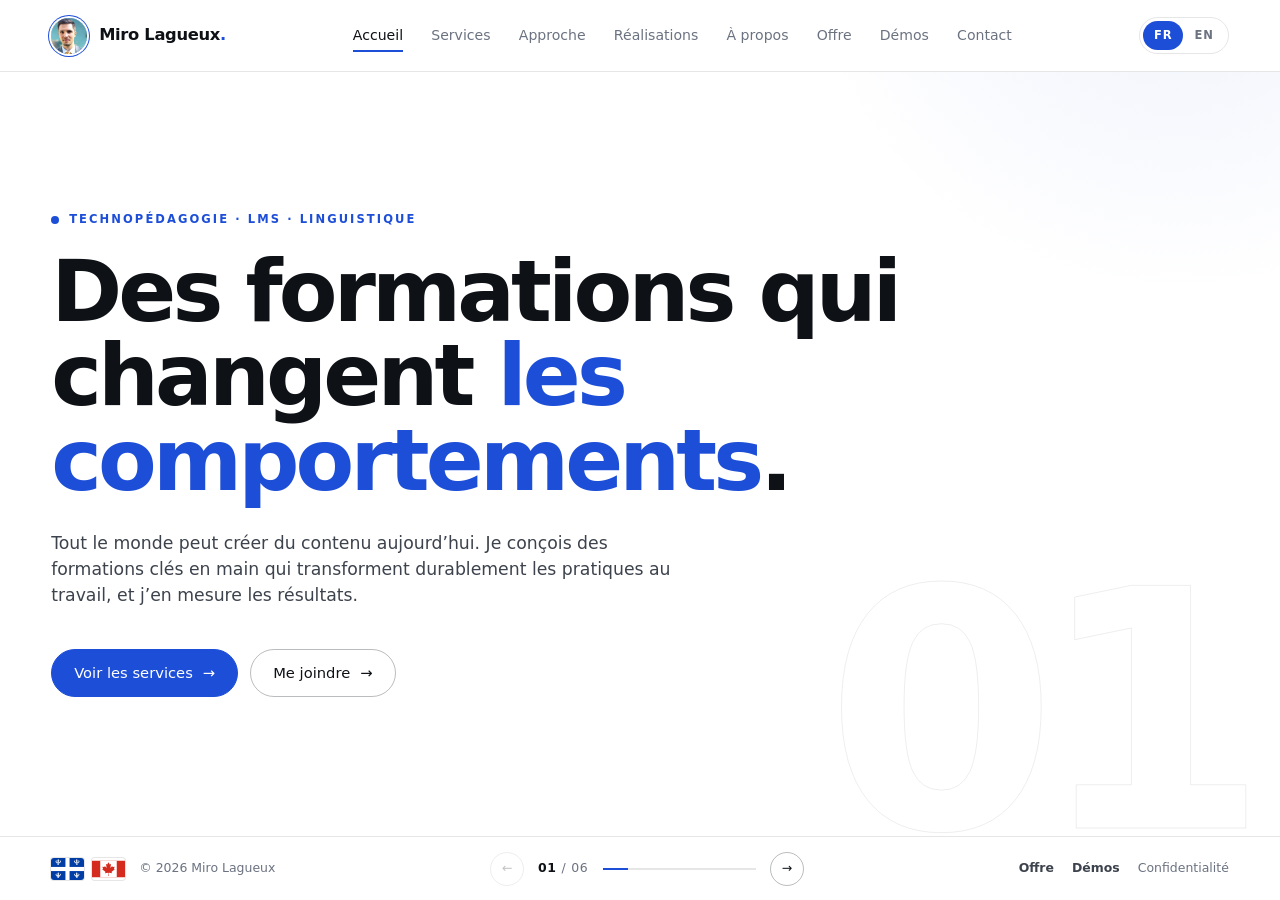
==== index.html @ 47cba9da "Add files via upload" ====
<!doctype html>
<html lang="fr">
<head>
  <meta charset="utf-8">
  <meta name="viewport" content="width=device-width, initial-scale=1, viewport-fit=cover">
  <title>Miro Lagueux — Technopédagogie, LMS et linguistique</title>
  <meta name="description" content="Parcours de formation complets, formations et quiz interactifs SCORM (Articulate Rise et Storyline, iSpring, Adobe Captivate), rédaction, traduction et localisation FR-EN, gestion LMS et intégration de contenu, capsules vidéo, tutoriels et guides techniques, création de contenu assistée par l’IA.">
  <meta name="theme-color" content="#ffffff">
  <!-- Aperçu LinkedIn / réseaux sociaux (remplacer le domaine si différent) -->
  <meta property="og:type" content="website">
  <meta property="og:title" content="Miro Lagueux — Technopédagogie, LMS et linguistique">
  <meta property="og:description" content="Des formations qui changent les comportements.">
  <meta property="og:image" content="https://mirolagueux.com/og-image.png">
  <meta property="og:url" content="https://mirolagueux.com/">
  <meta name="twitter:card" content="summary_large_image">
  <link rel="icon" href="miro.jpg">
  <link rel="stylesheet" href="styles.css?v=14">
  <script src="script.js?v=14" defer></script>
</head>
<body>
<!-- Drapeaux (symboles réutilisables) -->
<svg width="0" height="0" style="position:absolute" aria-hidden="true">
  <defs>
    <symbol id="fleur" viewBox="0 0 20 20">
      <path fill="#fff" d="M10 1c2.2 3 2.6 6.2 0 9.6C7.4 7.2 7.8 4 10 1zM9.2 10.4C6.3 11.6 3 10.2 3 7.2c0-2.1 2.2-2.9 3.3-1.4-1 .1-1.6 1-1.1 2 .8 1.5 2.6 1.6 4 1zM10.8 10.4c2.9 1.2 6.2-.2 6.2-3.2 0-2.1-2.2-2.9-3.3-1.4 1 .1 1.6 1 1.1 2-.8 1.5-2.6 1.6-4 1zM5.8 10.6h8.4v1.7H5.8zM8.6 12.6h2.8l.9 4.4-2.3-1.6-2.3 1.6z"/>
    </symbol>
  </defs>
</svg>
<div class="app">
  <!-- ============ EN-TÊTE ============ -->
  <header class="top">
    <a class="brand" href="#home">
      <img src="miro.jpg" alt="Miro Lagueux" width="36" height="36">
      <span>Miro Lagueux<b>.</b></span>
    </a>
    <nav class="nav" id="nav">
      <a href="#home"><i>01</i><span data-i18n="nav.home">Accueil</span></a>
      <a href="#services"><i>02</i><span data-i18n="nav.services">Services</span></a>
      <a href="#approach"><i>03</i><span data-i18n="nav.approach">Approche</span></a>
      <a href="#work"><i>04</i><span data-i18n="nav.work">Réalisations</span></a>
      <a href="#about"><i>05</i><span data-i18n="nav.about">À propos</span></a>
      <a href="offre.html" data-keep-lang><i>06</i><span data-i18n="nav.offer">Offre</span></a>
      <a href="demos.html" data-keep-lang><i>07</i><span data-i18n="nav.demos">Démos</span></a>
      <a href="#contact"><i>08</i><span data-i18n="nav.contact">Contact</span></a>
    </nav>
    <div class="tools">
      <div class="lang" role="group" aria-label="Langue" data-i18n-aria="aria.lang">
        <button type="button" data-lang="fr" aria-pressed="true">FR</button>
        <button type="button" data-lang="en" aria-pressed="false">EN</button>
      </div>
      <button class="menu-btn" type="button" aria-controls="nav" aria-expanded="false" aria-label="Menu" data-i18n-aria="aria.menu">
        <span></span><span></span>
      </button>
    </div>
  </header>
  <!-- ============ SECTIONS ============ -->
  <main class="stage">
    <!-- 01 ACCUEIL -->
    <section class="panel is-active" data-panel="home" data-num="01" aria-labelledby="t-home">
      <div class="wrap">
        <p class="eyebrow live" data-i18n="home.eyebrow">Technopédagogie · LMS · Linguistique</p>
        <h1 id="t-home" tabindex="-1" data-i18n="home.title">Des formations qui changent <em>les comportements</em>.</h1>
        <p class="lead" data-i18n="home.lead">Tout le monde peut créer du contenu aujourd’hui. Je conçois des formations clés en main qui transforment durablement les pratiques au travail, et j’en mesure les résultats.</p>
        <div class="btns">
          <a class="btn btn-primary" href="#services"><span data-i18n="home.cta1">Voir les services</span> <span aria-hidden="true">→</span></a>
          <a class="btn btn-ghost" href="#contact"><span data-i18n="home.cta2">Me joindre</span> <span aria-hidden="true">→</span></a>
        </div>
      </div>
    </section>
    <!-- 02 SERVICES -->
    <section class="panel" data-panel="services" data-num="02" aria-labelledby="t-services">
      <div class="wrap">
        <div class="head">
          <div>
            <p class="eyebrow" data-i18n="nav.services">Services</p>
            <h2 id="t-services" tabindex="-1" data-i18n="services.title">Ce que je livre, clés en main.</h2>
          </div>
          <p class="sub" data-i18n="services.sub">De l’analyse des besoins à la mise en ligne dans votre LMS, je prends le projet en charge du début à la fin.</p>
        </div>
        <div class="grid svc">
          <article class="card"><span class="n">01</span><h3 data-i18n="s1.t">Parcours de formation complets</h3><p data-i18n="s1.d">Je conçois vos parcours d’apprentissage de A à Z : analyse des besoins, scénarisation, contenu, évaluations et mesure des résultats.</p><ul class="tags"><li data-i18n="t1a">Technopédagogie</li><li>Design</li><li data-i18n="t1c">Changement de comportement</li><li>Job aids</li></ul></article>
          <article class="card"><span class="n">02</span><h3 data-i18n="s2.t">Formations et quiz interactifs SCORM</h3><p data-i18n="s2.d">Je développe des modules et des quiz interactifs, livrés en SCORM et prêts à déployer dans votre LMS.</p><ul class="tags"><li>Articulate</li><li>iSpring</li><li>Adobe Captivate</li><li>SCORM</li></ul></article>
          <article class="card"><span class="n">03</span><h3 data-i18n="s3.t">Rédaction, traduction et localisation</h3><p data-i18n="s3.d">Je rédige, révise et adapte vos contenus de formation, scripts et guides en français et en anglais.</p><ul class="tags"><li>FR ↔ EN</li></ul></article>
          <article class="card"><span class="n">04</span><h3 data-i18n="s4.t">Gestion LMS et intégration de contenu</h3><p data-i18n="s4.d">Je configure et administre votre plateforme, et j’y intègre vos contenus pour qu’elle reste fiable et à jour.</p></article>
          <article class="card"><span class="n">05</span><h3 data-i18n="s5.t">Création de contenu assistée par l’IA</h3><p data-i18n="s5.d">J’utilise l’IA et Microsoft 365 pour produire vos contenus plus rapidement, sans rien sacrifier à la qualité ni à la justesse du propos.</p><ul class="tags"><li>Copilot</li><li>Claude</li><li>Office</li></ul></article>
          <article class="card"><span class="n">06</span><h3 data-i18n="s6.t">Capsules, tutoriels et guides techniques</h3><p data-i18n="s6.d">Je réalise et monte des capsules vidéo, des tutoriels et des guides techniques clairs pour accompagner vos utilisateurs.</p><ul class="tags"><li data-i18n="t6a">Montage vidéo</li><li data-i18n="t6b">Capsules</li><li data-i18n="t6c">Tutoriels</li></ul></article>
        </div>
      </div>
    </section>
    <!-- 03 APPROCHE -->
    <section class="panel" data-panel="approach" data-num="03" aria-labelledby="t-approach">
      <div class="wrap">
        <div class="head">
          <div>
            <p class="eyebrow" data-i18n="nav.approach">Approche</p>
            <h2 id="t-approach" tabindex="-1" data-i18n="approach.title">Créer du contenu est une chose. <em>Faire adopter des comportements et le mesurer</em>, c'en est une autre.</h2>
          </div>
          <p class="sub" data-i18n="approach.sub">Une formation ne s’arrête pas quand l’apprenant ferme le module. Je mesure, j’analyse les données et je vise des résultats tangibles et durables.</p>
        </div>
        <ol class="steps">
          <li class="step"><span class="n">01</span><h3 data-i18n="a1.t">Avant</h3><p data-i18n="a1.d">Mesurer les capacités de départ des apprenants.</p></li>
          <li class="step"><span class="n">02</span><h3 data-i18n="a2.t">Pendant</h3><p data-i18n="a2.d">Suivre la progression et ajuster en cours de route.</p></li>
          <li class="step"><span class="n">03</span><h3 data-i18n="a3.t">À la fin</h3><p data-i18n="a3.d">Valider les acquis dès la formation terminée.</p></li>
          <li class="step"><span class="n">04</span><h3 data-i18n="a4.t">Sur le terrain</h3><p data-i18n="a4.d">Mesurer l’application réelle en milieu de travail, quelque temps après.</p></li>
        </ol>
      </div>
    </section>
    <!-- 04 RÉALISATIONS -->
    <section class="panel" data-panel="work" data-num="04" aria-labelledby="t-work">
      <div class="wrap">
        <div class="head">
          <div>
            <p class="eyebrow" data-i18n="nav.work">Réalisations</p>
            <h2 id="t-work" tabindex="-1" data-i18n="work.title">Une expérience qui se mesure.</h2>
          </div>
        </div>
        <div class="grid g2 stats">
          <article class="card"><strong>10</strong><h3 data-i18n="w1.t">ans d’expérience</h3><p data-i18n="w1.d">en formation et en technologies d’apprentissage.</p></article>
          <article class="card"><strong>100+</strong><h3 data-i18n="w2.t">implantations LMS et projets en changement de comportement</h3><p data-i18n="w2.d">projets de petite, moyenne et grande envergure menés à terme au cours des 10 dernières années.</p></article>
        </div>
        <ul class="chips clients">
          <li data-i18n="k1">Ordres professionnels</li>
          <li data-i18n="k2">Petites et moyennes entreprises</li>
          <li data-i18n="k3">Services publics</li>
          <li data-i18n="k4">Grandes entreprises</li>
        </ul>
      </div>
    </section>
    <!-- 05 À PROPOS -->
    <section class="panel" data-panel="about" data-num="05" aria-labelledby="t-about">
      <div class="wrap about">
        <div>
          <p class="eyebrow" data-i18n="nav.about">À propos</p>
          <h2 id="t-about" tabindex="-1" data-i18n="about.title">Linguiste de formation, technopédagogue de métier.</h2>
          <p class="lead" data-i18n="about.p">J’ai conçu du contenu de formation axé sur l'adoption de comportements durables pour de grandes entreprises. J’ai aussi mené à terme plus de 100 projets d’implantation LMS d’envergure. Aujourd’hui, j’offre un produit clés en main : conception, rédaction, intégration et mesure des résultats.</p>
        </div>
        <dl class="facts">
          <div><dt data-i18n="about.l1">Formation</dt><dd data-i18n="about.v1">Linguistique et rédaction professionnelle, traduction, technopédagogie</dd></div>
          <div><dt data-i18n="about.l2">Langues</dt><dd data-i18n="about.v2">Français · Anglais</dd></div>
          <div>
            <dt data-i18n="about.l3">Expertises</dt>
            <dd class="chips">
              <span>SCORM</span>
              <span>HTML / CSS</span>
              <span>LMS</span>
              <span data-i18n="c1">Analyse de données</span>
              <span data-i18n="c2">Montage vidéo</span>
              <span data-i18n="c3">IA générative et agentique</span>
            </dd>
          </div>
        </dl>
      </div>
    </section>
    <!-- 06 CONTACT -->
    <section class="panel" data-panel="contact" data-num="06" aria-labelledby="t-contact">
      <div class="wrap">
        <p class="eyebrow live" data-i18n="nav.contact">Contact</p>
        <h1 id="t-contact" tabindex="-1" class="contact-title" data-i18n="contact.title">Un projet de formation? <br><em>Parlons-en.</em></h1>
        <p class="lead" data-i18n="contact.p">Écrivez-moi par courriel ou sur LinkedIn. Parlez-moi de votre public, de vos objectifs et de votre échéancier.</p>
        <div class="btns">
          <a class="btn btn-primary" href="mailto:info@mirolagueux.com">info@mirolagueux.com <span aria-hidden="true">→</span></a>
          <a class="btn btn-ghost" href="https://linkedin.com/in/mirolagueux" target="_blank" rel="noopener">LinkedIn <span aria-hidden="true">↗</span></a>
        </div>
        <p class="meta" data-i18n="contact.note">Aucun formulaire, aucun témoin (cookie), aucune donnée personnelle ni outil de suivi sur ce site.</p>
      </div>
    </section>
  </main>
  <!-- ============ PIED DE PAGE ============ -->
  <footer class="bottom">
    <span class="copy">
      <span class="flags">
        <svg class="flag" viewBox="0 0 48 32" role="img" aria-label="Drapeau du Québec" data-i18n-aria="aria.qc">
          <rect width="48" height="32" fill="#003DA5"/>
          <rect x="21" width="6" height="32" fill="#fff"/><rect y="13" width="48" height="6" fill="#fff"/>
          <use href="#fleur" x="4" y="1" width="13" height="11"/><use href="#fleur" x="31" y="1" width="13" height="11"/>
          <use href="#fleur" x="4" y="20" width="13" height="11"/><use href="#fleur" x="31" y="20" width="13" height="11"/>
        </svg>
        <svg class="flag" viewBox="0 0 9600 4800" role="img" aria-label="Drapeau du Canada" data-i18n-aria="aria.ca">
          <rect width="9600" height="4800" fill="#D52B1E"/>
          <rect x="2400" width="4800" height="4800" fill="#fff"/>
          <path fill="#D52B1E" d="M4890 4430l-45-863a95 95 0 0 1 111-98l859 151-116-320a65 65 0 0 1 20-73l941-762-212-99a65 65 0 0 1-34-79l186-572-542 115a65 65 0 0 1-73-38l-105-247-423 454a65 65 0 0 1-111-57l204-1052-327 189a65 65 0 0 1-91-27l-332-652-332 652a65 65 0 0 1-91 27l-327-189 204 1052a65 65 0 0 1-111 57l-423-454-105 247a65 65 0 0 1-73 38l-542-115 186 572a65 65 0 0 1-34 79l-212 99 941 762a65 65 0 0 1 20 73l-116 320 859-151a95 95 0 0 1 111 98l-45 863z"/>
        </svg>
      </span>
      <span class="copytext">© <span id="year">2026</span> Miro Lagueux</span>
    </span>
    <div class="pager">
      <button type="button" class="arrow" id="prev" aria-label="Section précédente" data-i18n-aria="aria.prev">←</button>
      <span class="count"><b id="cur">01</b> / <span id="tot">06</span></span>
      <span class="bar"><span id="bar"></span></span>
      <button type="button" class="arrow" id="next" aria-label="Section suivante" data-i18n-aria="aria.next">→</button>
    </div>
    <div class="foot-links">
      <a class="link" href="offre.html" data-keep-lang data-i18n="nav.offer">Offre</a>
      <a class="link" href="demos.html" data-keep-lang data-i18n="nav.demos">Démos</a>
      <button type="button" class="link" id="legalOpen" data-i18n="legal.link">Confidentialité</button>
    </div>
  </footer>
</div>
<!-- ============ CONFIDENTIALITÉ ============ -->
<dialog id="legal" aria-labelledby="legalTitle">
  <h2 id="legalTitle" data-i18n="legal.title">Confidentialité et mentions légales</h2>
  <p data-i18n="legal.p1">Ce site ne recueille aucun renseignement personnel. Il n’utilise aucun formulaire, aucun témoin (cookie), aucun outil d’analyse ni traceur tiers, et ne charge aucune police ni aucun script externe.</p>
  <p data-i18n="legal.p2">L’hébergeur peut conserver des journaux techniques usuels (comme l’adresse IP et le type de navigateur) à des fins de sécurité et de fonctionnement.</p>
  <p data-i18n="legal.p3">Votre choix de langue est conservé uniquement dans l’adresse de la page. Site publié par Miro Lagueux.</p>
  <button type="button" class="btn btn-primary" id="legalClose" data-i18n="legal.close">Fermer</button>
</dialog>
</body>
</html>
---- styles.css ----
/* =========================================================
   Miro Lagueux — Portfolio (v14)
   Blanc · épuré · accueil sans défilement · adaptatif
   Couleur d'accent modifiable à un seul endroit : --accent
   ========================================================= */

:root {
  --bg: #ffffff;
  --fg: #0e1116;
  --soft: #3d434d;
  --muted: #6b7280;
  --line: rgba(14, 17, 22, .1);
  --line-hi: rgba(14, 17, 22, .28);
  --card: #fafbfc;
  --accent: #1d4ed8;
  --accent-soft: rgba(29, 78, 216, .08);

  --pad: clamp(20px, 4vw, 56px);
  --head: 72px;
  --foot: 64px;
  --radius: 16px;
  --font: ui-sans-serif, system-ui, -apple-system, "Segoe UI", Roboto, "Helvetica Neue", Arial, sans-serif;
  --ease: cubic-bezier(.2, .7, .2, 1);
}

* { box-sizing: border-box; margin: 0; padding: 0; }
html, body { height: 100%; background: var(--bg); color: var(--fg); }
body { font-family: var(--font); line-height: 1.5; overflow: hidden; overscroll-behavior: none; -webkit-font-smoothing: antialiased; }
a { color: inherit; text-decoration: none; }
button { font: inherit; color: inherit; background: none; border: 0; cursor: pointer; }
ol, ul { list-style: none; }
em { font-style: normal; color: var(--accent); }
:focus-visible { outline: 2px solid var(--accent); outline-offset: 3px; border-radius: 6px; }
[tabindex="-1"]:focus { outline: none; }

/* ---------- Mise en page ---------- */
.app {
  height: 100vh; height: 100dvh;
  display: grid; grid-template-rows: var(--head) 1fr var(--foot);
  position: relative; isolation: isolate;
  padding: env(safe-area-inset-top) env(safe-area-inset-right) env(safe-area-inset-bottom) env(safe-area-inset-left);
}
.app::before {
  content: ""; position: absolute; inset: 0; z-index: -1; pointer-events: none;
  background: radial-gradient(50vmax 50vmax at 92% -10%, var(--accent-soft), transparent 60%);
}

/* ---------- En-tête ---------- */
.top { display: flex; align-items: center; justify-content: space-between; gap: 24px; padding: 0 var(--pad); border-bottom: 1px solid var(--line); position: relative; z-index: 20; background: var(--bg); }
.brand { display: flex; align-items: center; gap: 12px; font-weight: 700; letter-spacing: -.02em; font-size: 1.02rem; white-space: nowrap; }
.brand img { width: 36px; height: 36px; border-radius: 50%; object-fit: cover; box-shadow: 0 0 0 2px var(--bg), 0 0 0 3px var(--accent); }
.brand b { color: var(--accent); }

.nav { display: flex; gap: clamp(14px, 2.2vw, 34px); }
.nav a { font-size: .88rem; color: var(--muted); position: relative; padding: 6px 0; transition: color .2s; }
.nav a i { display: none; }
.nav a:hover, .nav a[aria-current="page"] { color: var(--fg); }
.nav a::after { content: ""; position: absolute; left: 0; right: 0; bottom: 0; height: 2px; background: var(--accent); transform: scaleX(0); transform-origin: left; transition: transform .35s var(--ease); }
.nav a[aria-current="page"]::after { transform: scaleX(1); }

.tools { display: flex; align-items: center; gap: 10px; }
.lang { display: flex; border: 1px solid var(--line); border-radius: 999px; padding: 3px; }
.lang button { font-size: .72rem; font-weight: 600; letter-spacing: .08em; padding: 6px 11px; border-radius: 999px; color: var(--muted); transition: background .2s, color .2s; }
.lang button[aria-pressed="true"] { background: var(--accent); color: #fff; }

.menu-btn { display: none; width: 40px; height: 40px; border: 1px solid var(--line); border-radius: 999px; position: relative; }
.menu-btn span { position: absolute; left: 12px; right: 12px; height: 1.5px; background: var(--fg); transition: transform .3s var(--ease); }
.menu-btn span:first-child { top: 16px; }
.menu-btn span:last-child  { top: 22px; }
.menu-open .menu-btn span:first-child { transform: translateY(3px) rotate(45deg); }
.menu-open .menu-btn span:last-child  { transform: translateY(-3px) rotate(-45deg); }

/* ---------- Sections ---------- */
.stage { position: relative; overflow: hidden; }
.stage::after {
  content: attr(data-num);
  position: absolute; right: calc(var(--pad) - .06em); bottom: 0;
  font-size: clamp(140px, 26vw, 400px); font-weight: 800; line-height: .74; letter-spacing: -.06em;
  color: transparent; -webkit-text-stroke: 1px rgba(14, 17, 22, .07);
  pointer-events: none; z-index: 0;
}
.panel {
  position: absolute; inset: 0; z-index: 1; isolation: isolate;
  display: flex; padding: clamp(20px, 5vh, 64px) var(--pad);
  overflow-y: auto; scrollbar-width: none;
  opacity: 0; visibility: hidden; transform: translateY(18px);
  transition: opacity .45s var(--ease), transform .6s var(--ease), visibility 0s linear .6s;
}
.panel::-webkit-scrollbar { display: none; }
.panel.is-active { opacity: 1; visibility: visible; transform: none; transition: opacity .55s var(--ease) .08s, transform .7s var(--ease) .08s, visibility 0s; }
.wrap { width: 100%; max-width: 1200px; margin: auto; }

.panel .wrap > *, .panel .grid > *, .panel .steps > * { opacity: 0; transform: translateY(10px); transition: opacity .5s var(--ease), transform .6s var(--ease); }
.panel.is-active .wrap > *, .panel.is-active .grid > *, .panel.is-active .steps > * { opacity: 1; transform: none; }
.panel.is-active .wrap > *:nth-child(2) { transition-delay: .06s; }
.panel.is-active .wrap > *:nth-child(3) { transition-delay: .12s; }
.panel.is-active .wrap > *:nth-child(4) { transition-delay: .18s; }
.panel.is-active .grid > *:nth-child(1), .panel.is-active .steps > *:nth-child(1) { transition-delay: .10s; }
.panel.is-active .grid > *:nth-child(2), .panel.is-active .steps > *:nth-child(2) { transition-delay: .14s; }
.panel.is-active .grid > *:nth-child(3), .panel.is-active .steps > *:nth-child(3) { transition-delay: .18s; }
.panel.is-active .grid > *:nth-child(4), .panel.is-active .steps > *:nth-child(4) { transition-delay: .22s; }
.panel.is-active .grid > *:nth-child(5) { transition-delay: .26s; }
.panel.is-active .grid > *:nth-child(6) { transition-delay: .30s; }

/* ---------- Typographie ---------- */
.eyebrow { display: flex; align-items: center; gap: 10px; font-size: .72rem; font-weight: 700; letter-spacing: .18em; text-transform: uppercase; color: var(--accent); margin-bottom: clamp(12px, 2.4vh, 22px); }
.eyebrow::before { content: ""; width: 18px; height: 2px; background: var(--accent); }
.eyebrow.live::before { width: 8px; height: 8px; border-radius: 50%; animation: pulse 2.4s infinite; }
@keyframes pulse { 0% { box-shadow: 0 0 0 0 rgba(29, 78, 216, .45); } 70%, 100% { box-shadow: 0 0 0 10px rgba(29, 78, 216, 0); } }

h1 { font-size: clamp(2.3rem, min(6.8vw, 9.5vh), 6rem); line-height: .99; letter-spacing: -.045em; font-weight: 700; max-width: 15ch; }
.contact-title { max-width: 15ch; }
h2 { font-size: clamp(1.6rem, min(3.6vw, 5.6vh), 3rem); line-height: 1.05; letter-spacing: -.035em; font-weight: 700; max-width: 22ch; }
h3 { font-weight: 600; letter-spacing: -.01em; }
.lead { font-size: clamp(1rem, 1.35vw, 1.18rem); color: var(--soft); max-width: 58ch; margin-top: clamp(14px, 3vh, 28px); }
.meta { margin-top: clamp(18px, 4vh, 40px); font-size: .8rem; color: var(--muted); }

.head { display: flex; justify-content: space-between; align-items: flex-end; gap: 32px; margin-bottom: clamp(18px, 4vh, 40px); }
.sub { color: var(--muted); max-width: 38ch; font-size: .95rem; text-align: right; }

/* ---------- Boutons ---------- */
.btns { display: flex; flex-wrap: wrap; gap: 12px; margin-top: clamp(20px, 4.5vh, 44px); }
.btn { display: inline-flex; align-items: center; gap: 10px; height: 48px; padding: 0 22px; border-radius: 999px; border: 1px solid var(--line-hi); font-size: .92rem; font-weight: 500; white-space: nowrap; transition: background .25s, color .25s, border-color .25s, transform .25s var(--ease); }
.btn:hover { transform: translateY(-1px); }
.btn-primary { background: var(--accent); color: #fff; border-color: var(--accent); }
.btn-primary:hover { background: var(--fg); border-color: var(--fg); }
.btn-ghost:hover { border-color: var(--accent); color: var(--accent); }

/* ---------- Cartes ---------- */
.grid { display: grid; gap: clamp(10px, 1.2vw, 16px); }
.g2 { grid-template-columns: repeat(2, 1fr); }
.g3 { grid-template-columns: repeat(3, 1fr); }
.card { border: 1px solid var(--line); border-radius: var(--radius); padding: clamp(16px, 1.8vw, 24px); background: var(--card); transition: border-color .3s, background .3s, box-shadow .3s, opacity .5s var(--ease), transform .6s var(--ease); }
.card:hover { border-color: var(--accent); background: #fff; box-shadow: 0 10px 30px -18px rgba(29, 78, 216, .45); }
.n { font-size: .72rem; font-weight: 700; letter-spacing: .1em; color: var(--accent); font-variant-numeric: tabular-nums; }
.card h3 { font-size: clamp(.98rem, 1.15vw, 1.1rem); line-height: 1.25; margin: clamp(8px, 2vh, 22px) 0 6px; }
.card p { font-size: .86rem; color: var(--muted); }

.stats strong { display: block; font-size: clamp(2.6rem, min(5.5vw, 9vh), 4.8rem); line-height: 1; letter-spacing: -.05em; color: var(--accent); }
.stats h3 { margin-top: 10px; font-size: clamp(1rem, 1.4vw, 1.25rem); }
.chips { display: flex; flex-wrap: wrap; gap: 6px; }
.chips span, .chips li { font-size: .8rem; border: 1px solid var(--line); border-radius: 999px; padding: 4px 11px; color: var(--soft); background: #fff; }
.clients { margin-top: clamp(14px, 3vh, 26px); gap: 8px; }
.clients li { border-color: rgba(29, 78, 216, .3); color: var(--accent); background: var(--accent-soft); font-weight: 500; }

/* Services : 2 rangées de 3 tuiles */
.svc { grid-template-columns: repeat(3, 1fr); }
.svc .card { display: flex; flex-direction: column; }
.tags { display: flex; flex-wrap: wrap; gap: 6px; margin-top: auto; padding-top: 12px; }
.tags li { font-size: .72rem; font-weight: 600; color: var(--accent); background: var(--accent-soft); border-radius: 999px; padding: 3px 10px; }

/* ---------- Étapes ---------- */
.steps { display: grid; grid-template-columns: repeat(4, 1fr); gap: clamp(12px, 2vw, 28px); }
.step { border-top: 1px solid var(--line); padding-top: clamp(14px, 3vh, 28px); position: relative; }
.step::before { content: ""; position: absolute; top: -1px; left: 0; height: 2px; width: 0; background: var(--accent); transition: width 1s var(--ease); }
.panel.is-active .step::before { width: 100%; }
.panel.is-active .step:nth-child(2)::before { transition-delay: .25s; }
.panel.is-active .step:nth-child(3)::before { transition-delay: .5s; }
.panel.is-active .step:nth-child(4)::before { transition-delay: .75s; }
.step h3 { font-size: clamp(1.4rem, 2.5vw, 2.2rem); letter-spacing: -.03em; margin: clamp(8px, 2vh, 18px) 0 6px; }
.step p { color: var(--muted); font-size: .95rem; }

/* ---------- À propos ---------- */
.about { display: grid; grid-template-columns: 1.25fr 1fr; gap: clamp(24px, 5vw, 80px); align-items: center; }
.facts > div { padding: clamp(12px, 2.2vh, 20px) 0; border-top: 1px solid var(--line); }
.facts > div:last-child { border-bottom: 1px solid var(--line); }
.facts dt { font-size: .7rem; font-weight: 700; letter-spacing: .16em; text-transform: uppercase; color: var(--accent); margin-bottom: 6px; }
.facts dd { font-size: 1rem; }

/* ---------- Pied de page ---------- */
.bottom { display: flex; align-items: center; justify-content: space-between; gap: 16px; padding: 0 var(--pad); border-top: 1px solid var(--line); font-size: .78rem; color: var(--muted); background: var(--bg); position: relative; z-index: 2; }
.copy { display: flex; align-items: center; gap: 14px; }
.flags { display: flex; gap: 8px; }
.flag { width: 33px; height: 22px; border-radius: 3px; box-shadow: 0 0 0 1px var(--line); display: block; }
.pager { display: flex; align-items: center; gap: 14px; }
.count { font-variant-numeric: tabular-nums; letter-spacing: .06em; }
.count b { color: var(--fg); font-weight: 600; }
.bar { width: clamp(60px, 12vw, 160px); height: 2px; background: var(--line); position: relative; overflow: hidden; }
.bar span { position: absolute; inset: 0 auto 0 0; width: 16.66%; background: var(--accent); transition: width .6s var(--ease); }
.arrow { width: 34px; height: 34px; border-radius: 50%; border: 1px solid var(--line-hi); color: var(--fg); display: grid; place-items: center; transition: border-color .2s, color .2s, opacity .2s; }
.arrow:hover { border-color: var(--accent); color: var(--accent); }
.arrow:disabled { opacity: .25; cursor: default; }
.link { color: var(--muted); transition: color .2s; }
.link:hover { color: var(--accent); }
.foot-links { display: flex; align-items: center; gap: 18px; }
.foot-links a.link { font-weight: 600; color: var(--soft); }
.foot-links a.link:hover { color: var(--accent); }

/* ---------- Fenêtre confidentialité ---------- */
dialog { margin: auto; max-width: min(560px, calc(100vw - 32px)); background: #fff; color: var(--fg); border: 1px solid var(--line); border-radius: 20px; padding: clamp(22px, 4vw, 36px); box-shadow: 0 30px 80px -30px rgba(0, 0, 0, .35); }
dialog::backdrop { background: rgba(14, 17, 22, .35); backdrop-filter: blur(4px); }
dialog h2 { font-size: 1.4rem; margin-bottom: 14px; }
dialog p { color: var(--soft); font-size: .92rem; margin-bottom: 12px; }
dialog .btn { margin-top: 8px; height: 42px; }

/* =========================================================
   Accueil : adaptatif
   ========================================================= */
@media (min-width: 901px) and (max-height: 760px) {
  :root { --head: 60px; --foot: 54px; }
  .panel { padding-top: 18px; padding-bottom: 18px; }
  .card { padding: 14px 16px; }
  .card h3 { margin-top: 8px; }
  .head { margin-bottom: 16px; }
  .sub { font-size: .86rem; }
  .svc .card p { font-size: .82rem; }
  .tags { padding-top: 8px; }
}

/* Menu à 8 liens : plus compact sur les écrans moyens */
@media (min-width: 901px) and (max-width: 1180px) {
  .nav { gap: 14px; }
  .nav a { font-size: .8rem; }
  .brand { font-size: .95rem; }
}

@media (max-width: 900px) {
  .menu-btn { display: block; }
  .nav { position: fixed; left: 0; right: 0; top: var(--head); bottom: 0; flex-direction: column; justify-content: center; gap: 4px; padding: 0 var(--pad); background: var(--bg); opacity: 0; visibility: hidden; transform: translateY(-8px); transition: opacity .3s var(--ease), transform .4s var(--ease), visibility 0s linear .4s; }
  .menu-open .nav { opacity: 1; visibility: visible; transform: none; transition: opacity .3s var(--ease), transform .4s var(--ease), visibility 0s; }
  .nav a { display: flex; align-items: baseline; gap: 16px; font-size: clamp(1.8rem, 8vw, 2.8rem); font-weight: 600; letter-spacing: -.03em; color: var(--fg); padding: 8px 0; border-bottom: 1px solid var(--line); }
  .nav a::after { display: none; }
  .nav a i { display: inline; font-style: normal; font-size: .75rem; color: var(--accent); letter-spacing: .1em; }
  .nav a[aria-current="page"] span { color: var(--accent); }

  .head { flex-direction: column; align-items: flex-start; gap: 10px; }
  .sub { text-align: left; }
  .svc { grid-template-columns: repeat(2, 1fr); }
  .svc .card { padding: 14px 16px; }
  .svc .card h3 { margin: 6px 0 4px; }
  .steps { grid-template-columns: repeat(2, 1fr); row-gap: clamp(16px, 3vh, 28px); }
  .about { grid-template-columns: 1fr; gap: 20px; align-content: center; }
  .bar { width: clamp(40px, 8vw, 80px); }
}

@media (max-width: 560px) {
  :root { --head: 60px; --foot: 56px; --radius: 14px; }
  .brand { font-size: .95rem; gap: 10px; }
  .brand img { width: 32px; height: 32px; }
  .copytext, .bar, .count { display: none; }
  .flag { width: 27px; height: 18px; }
  .flags { gap: 5px; }
  .bottom { gap: 8px; }
  .pager { gap: 6px; }
  .arrow { width: 30px; height: 30px; }
  .foot-links { gap: 10px; }
  .foot-links .link { font-size: .72rem; }

  h1 { font-size: clamp(2rem, min(11vw, 6.4vh), 3.2rem); }
  h2 { font-size: clamp(1.4rem, min(6.6vw, 4vh), 1.9rem); }
  .lead { font-size: .95rem; }
  .sub { display: none; }
  .btn { height: 44px; padding: 0 18px; font-size: .88rem; }

  .card { padding: 12px 14px; }
  .card h3 { font-size: .9rem; margin: 6px 0 0; }
  .card p { font-size: .8rem; line-height: 1.4; }
  .svc { grid-template-columns: 1fr; gap: 6px; }
  .svc .card { padding: 10px 14px; }
  .svc .card p, .svc .n { display: none; }
  .svc .card h3 { font-size: .9rem; margin: 2px 0 0; }
  .svc .tags { padding-top: 5px; }
  .svc .tags li { font-size: .64rem; padding: 2px 8px; }

  .stats { grid-template-columns: 1fr; gap: 8px; }
  .stats .card { display: grid; grid-template-columns: auto 1fr; column-gap: 14px; align-items: center; }
  .stats strong { grid-row: span 2; font-size: 2.3rem; min-width: 3ch; }
  .stats h3 { margin: 0; font-size: .95rem; }
  .chips span, .chips li { font-size: .72rem; padding: 3px 9px; }

  .step h3 { font-size: 1.3rem; margin: 6px 0 2px; }
  .step p { font-size: .85rem; }

  .about .lead { font-size: .9rem; }
  .facts > div { padding: 9px 0; }
  .facts dd { font-size: .9rem; }
}

@media (max-width: 560px) and (max-height: 700px) {
  .panel { padding-top: 14px; padding-bottom: 14px; }
  .stats p { display: none; }
  .svc .tags { display: none; }
  .svc .card { padding: 8px 12px; }
  .head { margin-bottom: 12px; }
  .lead { font-size: .88rem; }
  .btns { margin-top: 16px; gap: 8px; }
  .about .lead { display: -webkit-box; -webkit-line-clamp: 4; -webkit-box-orient: vertical; overflow: hidden; }
}

@media (max-width: 360px) {
  .flags { display: none; }
}

@media (prefers-reduced-motion: reduce) {
  *, *::before, *::after { transition-duration: .01ms !important; transition-delay: 0s !important; animation: none !important; }
}

/* =========================================================
   Pages secondaires (offre.html, demos.html) : défilement permis
   Toutes les règles sont limitées à body.page-sub
   ========================================================= */
html:has(body.page-sub) { height: auto; scroll-behavior: smooth; }
body.page-sub {
  height: auto; overflow: auto; overscroll-behavior: auto; line-height: 1.55;
  background-image: radial-gradient(50vmax 40vmax at 92% -10%, var(--accent-soft), transparent 60%);
  background-repeat: no-repeat;
}
.page-sub .wrap { width: 100%; max-width: 1200px; margin: 0 auto; padding: 0 var(--pad); }

.page-sub .top { position: sticky; top: 0; height: 72px; background: rgba(255, 255, 255, .92); backdrop-filter: blur(8px); }
.page-sub .nav a[aria-current="page"]::after { transform: scaleX(1); }
.page-sub.menu-open .menu-btn span:first-child { transform: translateY(3px) rotate(45deg); }
.page-sub.menu-open .menu-btn span:last-child { transform: translateY(-3px) rotate(-45deg); }

.page-sub .eyebrow { margin-bottom: 18px; }
.page-sub h1 { font-size: clamp(2.3rem, 6vw, 5rem); line-height: 1; max-width: 16ch; }
.page-sub h2 { font-size: clamp(1.7rem, 3.4vw, 2.8rem); line-height: 1.06; max-width: 24ch; }
.page-sub .lead { margin-top: 24px; max-width: 62ch; }
.page-sub .head { margin-bottom: 32px; }
.page-sub .sub { max-width: 42ch; }
.page-sub .hero { padding-top: clamp(48px, 10vh, 110px); padding-bottom: clamp(16px, 4vh, 40px); }
.page-sub .block { padding-top: clamp(48px, 9vh, 96px); }
.page-sub .btns { margin-top: 36px; }
.page-sub .cta { padding-top: clamp(64px, 12vh, 120px); padding-bottom: clamp(64px, 12vh, 120px); }
.page-sub .cta h2 { font-size: clamp(2rem, 5vw, 4rem); line-height: 1.02; }
.page-sub .tags { margin-top: 14px; padding-top: 0; }
.page-sub .plan-tag { font-size: .7rem; font-weight: 700; letter-spacing: .16em; text-transform: uppercase; color: var(--accent); }

/* À la carte : tuile en premier */
.page-offre .alc-tile { display: grid; grid-template-columns: 1fr 1.35fr; gap: clamp(24px, 4vw, 56px); align-items: center; border: 2px solid var(--accent); border-radius: 20px; background: #fff; padding: clamp(22px, 3.5vw, 44px); box-shadow: 0 18px 50px -30px rgba(29, 78, 216, .55); }
.page-offre .alc-intro h2 { font-size: clamp(1.6rem, 2.8vw, 2.4rem); }
.page-offre .sub-left { color: var(--muted); margin-top: 14px; font-size: .95rem; max-width: 40ch; }
.page-offre .table-wrap { border: 1px solid var(--line); border-radius: var(--radius); overflow: hidden; }
.page-offre .alc { width: 100%; border-collapse: collapse; font-size: .93rem; }
.page-offre .alc th { text-align: left; background: var(--accent); color: #fff; font-size: .76rem; font-weight: 600; letter-spacing: .06em; text-transform: uppercase; padding: 12px 18px; }
.page-offre .alc th:last-child, .page-offre .alc td:last-child { text-align: right; white-space: nowrap; }
.page-offre .alc td { padding: 11px 18px; border-top: 1px solid var(--line); }
.page-offre .alc td:last-child { font-weight: 600; }
.page-offre .alc tbody tr:nth-child(even) { background: var(--card); }

/* Forfaits */
.page-offre .plans { display: grid; grid-template-columns: repeat(3, 1fr); gap: 16px; align-items: stretch; }
.page-offre .plan { position: relative; display: flex; flex-direction: column; border: 1px solid var(--line); border-radius: var(--radius); background: var(--card); padding: 28px; transition: border-color .3s, box-shadow .3s; }
.page-offre .plan:hover { border-color: var(--accent); box-shadow: 0 14px 40px -24px rgba(29, 78, 216, .5); }
.page-offre .plan.featured { background: #fff; border: 2px solid var(--accent); }
.page-offre .badge { position: absolute; top: -13px; left: 26px; background: var(--accent); color: #fff; font-size: .7rem; font-weight: 700; letter-spacing: .08em; text-transform: uppercase; padding: 5px 12px; border-radius: 999px; }
.page-offre .plan h3 { font-size: 1.35rem; margin: 8px 0; letter-spacing: -.02em; line-height: 1.2; }
.page-offre .plan-desc { color: var(--muted); font-size: .92rem; }
.page-offre .price { margin: 22px 0 18px; padding-bottom: 18px; border-bottom: 1px solid var(--line); color: var(--muted); font-size: .85rem; }
.page-offre .price strong { display: block; color: var(--accent); font-size: 1.6rem; letter-spacing: -.03em; line-height: 1.1; }
.page-offre .incl { display: grid; gap: 9px; font-size: .9rem; color: var(--soft); }
.page-offre .incl li { position: relative; padding-left: 26px; }
.page-offre .incl li b { color: var(--fg); }
.page-offre .incl li::before { content: ""; position: absolute; left: 0; top: .25em; width: 16px; height: 16px; border-radius: 50%; background: var(--accent-soft); }
.page-offre .incl li::after { content: ""; position: absolute; left: 5px; top: calc(.25em + 4px); width: 6px; height: 3px; border-left: 2px solid var(--accent); border-bottom: 2px solid var(--accent); transform: rotate(-45deg); }
.page-offre .delay { margin-top: auto; padding-top: 20px; font-size: .85rem; color: var(--muted); }
.page-offre .delay strong { color: var(--fg); }
.page-offre .plan-btn { margin-top: 16px; justify-content: center; height: 44px; font-size: .88rem; font-weight: 600; }

/* Style et narration */
.page-offre .duo { display: grid; grid-template-columns: repeat(2, 1fr); gap: 16px; }
.page-offre .info { border: 1px solid var(--line); border-radius: var(--radius); background: var(--card); padding: 26px 28px; display: flex; flex-direction: column; }
.page-offre .info h3 { font-size: 1.15rem; margin-bottom: 8px; }
.page-offre .info p { color: var(--soft); font-size: .93rem; margin-bottom: 8px; }
.page-offre .more { margin-top: 16px; color: var(--accent); font-weight: 600; font-size: .9rem; }
.page-offre .more:hover { text-decoration: underline; text-underline-offset: 3px; }

/* Démarche en 6 étapes */
.page-offre .steps6 { display: grid; grid-template-columns: repeat(3, 1fr); gap: 28px 24px; }
.page-offre .steps6 li { border-top: 2px solid var(--line-hi); padding-top: 16px; }
.page-offre .steps6 li.ok { border-top-color: var(--accent); }
.page-offre .steps6 h3 { font-size: 1.12rem; margin: 6px 0 6px; }
.page-offre .steps6 p { color: var(--muted); font-size: .92rem; }
.page-offre .steps6 p b { color: var(--accent); font-weight: 600; }

/* Conditions */
.page-offre .terms { display: grid; grid-template-columns: repeat(3, 1fr); gap: 16px; }
.page-offre .terms > div { border: 1px solid var(--line); border-radius: var(--radius); padding: 22px 24px; background: var(--card); }
.page-offre .terms h3 { font-size: 1rem; margin-bottom: 6px; }
.page-offre .terms p { color: var(--muted); font-size: .92rem; }

/* Démos : avis et tuiles */
.page-demos .notice { display: flex; gap: 16px; align-items: flex-start; margin-top: 36px; max-width: 760px; border: 1px dashed var(--accent); background: var(--accent-soft); border-radius: var(--radius); padding: 18px 22px; }
.page-demos .notice-icon { flex: none; width: 34px; height: 34px; border-radius: 50%; background: var(--accent); position: relative; }
.page-demos .notice-icon::before { content: ""; position: absolute; inset: 9px; border: 3px solid #fff; border-top-color: transparent; border-radius: 50%; animation: spin 1.6s linear infinite; }
@keyframes spin { to { transform: rotate(360deg); } }
.page-demos .notice-t { font-weight: 700; color: var(--accent); margin-bottom: 2px; }
.page-demos .notice p:not(.notice-t) { color: var(--soft); font-size: .93rem; }
.page-demos .demos { display: grid; grid-template-columns: repeat(3, 1fr); gap: 16px; }
.page-demos .demo { border: 1px solid var(--line); border-radius: var(--radius); background: var(--card); overflow: hidden; display: flex; flex-direction: column; }
.page-demos .demo-visual { aspect-ratio: 16 / 9; display: grid; place-items: center; background: repeating-linear-gradient(135deg, #f3f6fd 0 14px, #e9eefb 14px 28px); border-bottom: 1px solid var(--line); }
.page-demos .demo-visual span { font-weight: 700; font-size: 1.3rem; letter-spacing: -.02em; color: rgba(29, 78, 216, .45); }
.page-demos .demo-body { padding: 20px 22px 34px; display: flex; flex-direction: column; flex: 1; }
.page-demos .demo h3 { font-size: 1.1rem; margin: 6px 0; }
.page-demos .demo p:not(.plan-tag) { color: var(--muted); font-size: .9rem; }
.page-demos .soon { margin-top: auto; align-self: flex-start; transform: translateY(12px); font-size: .74rem; font-weight: 600; color: var(--muted); border: 1px dashed var(--line-hi); border-radius: 999px; padding: 5px 12px; }

/* Démos en ligne (tuiles cliquables) */
.page-demos .demo.is-live { border: 2px solid var(--accent); background: #fff; }
.page-demos .demo.is-live .demo-visual { display: flex; flex-direction: column; align-items: center; justify-content: center; gap: 10px; background: linear-gradient(135deg, #e9eefb, #f8faff); }
.page-demos .demo.is-live .demo-visual span:last-child { color: var(--accent); }
.page-demos .play { position: relative; width: 56px; height: 56px; border-radius: 50%; background: var(--accent); box-shadow: 0 10px 30px -10px rgba(29, 78, 216, .7); transition: transform .25s var(--ease); }
.page-demos .play::after { content: ""; position: absolute; left: 23px; top: 18px; border-left: 15px solid #fff; border-top: 10px solid transparent; border-bottom: 10px solid transparent; }
.page-demos .demo-visual:hover .play { transform: scale(1.08); }
.page-demos .demo-btn { margin-top: auto; align-self: flex-start; transform: translateY(12px); display: inline-flex; gap: 8px; align-items: center; background: var(--accent); color: #fff; font-size: .85rem; font-weight: 600; border-radius: 999px; padding: 9px 16px; transition: background .25s; }
.page-demos .demo-btn:hover { background: var(--fg); }

/* Démo de narration : lecteur audio dans la tuile */
.page-demos .wave { display: flex; align-items: center; gap: 5px; height: 48px; }
.page-demos .wave i { display: block; width: 6px; border-radius: 3px; background: var(--accent); animation: wave 1.2s ease-in-out infinite; }
.page-demos .wave i:nth-child(1) { height: 14px; animation-delay: 0s; }
.page-demos .wave i:nth-child(2) { height: 30px; animation-delay: .1s; }
.page-demos .wave i:nth-child(3) { height: 44px; animation-delay: .2s; }
.page-demos .wave i:nth-child(4) { height: 26px; animation-delay: .3s; }
.page-demos .wave i:nth-child(5) { height: 40px; animation-delay: .4s; }
.page-demos .wave i:nth-child(6) { height: 22px; animation-delay: .5s; }
.page-demos .wave i:nth-child(7) { height: 12px; animation-delay: .6s; }
@keyframes wave { 0%, 100% { transform: scaleY(.5); } 50% { transform: scaleY(1); } }
.page-demos .demo-audio { width: 100%; margin-top: auto; transform: translateY(12px); height: 44px; }

/* Pied de page des pages secondaires */
.page-sub .bottom { display: flex; align-items: center; justify-content: space-between; gap: 16px; flex-wrap: wrap; padding: 20px var(--pad); border-top: 1px solid var(--line); font-size: .78rem; color: var(--muted); }
.page-sub .copy { display: flex; align-items: center; gap: 14px; }
.page-sub .flags { display: flex; }

/* Pages secondaires : adaptatif */
@media screen and (max-width: 1100px) {
  .page-offre .alc-tile { grid-template-columns: 1fr; }
  .page-offre .terms { grid-template-columns: repeat(2, 1fr); }
}
@media screen and (max-width: 980px) {
  .page-offre .plans { grid-template-columns: 1fr; max-width: 560px; }
  .page-offre .plan.featured { order: -1; margin-top: 8px; }
  .page-offre .steps6, .page-demos .demos { grid-template-columns: repeat(2, 1fr); }
  .page-offre .duo { grid-template-columns: 1fr; }
}
@media screen and (max-width: 900px) {
  .page-sub .nav { top: 72px; }
  .page-sub .nav a { font-size: clamp(1.8rem, 8vw, 2.6rem); font-weight: 600; letter-spacing: -.03em; color: var(--fg); }
  .page-sub .nav a[aria-current="page"] { color: var(--accent); }
  .page-sub.menu-open { overflow: hidden; }
}
@media screen and (max-width: 560px) {
  .page-sub .top { height: 60px; }
  .page-sub .nav { top: 60px; }
  .page-sub .sub { display: block; }
  .page-offre .plan, .page-offre .info { padding: 22px; }
  .page-offre .steps6, .page-offre .terms, .page-demos .demos { grid-template-columns: 1fr; }
  .page-offre .alc td, .page-offre .alc th { padding: 10px 12px; }
  .page-offre .alc { font-size: .86rem; }
  .page-offre .alc td:last-child { white-space: normal; min-width: 92px; }
  .page-sub .valid { display: none; }
}

/* Impression / PDF de l'offre : papier lettre */
@media print {
  @page { size: letter; margin: 11mm 13mm 11mm; }
  .page-sub * { -webkit-print-color-adjust: exact; print-color-adjust: exact; }
  body.page-sub { background: #fff; font-size: 10pt; }
  .page-sub .top { position: static; height: auto; padding: 0 0 10px; backdrop-filter: none; border-bottom: 2px solid var(--accent); }
  .page-sub .nav, .page-sub .tools, .page-sub .btns, .page-offre .more, .page-offre .plan-btn { display: none !important; }
  .page-sub .wrap { padding: 0; max-width: none; }
  .page-sub .hero { padding: 16px 0 4px; }
  .page-sub h1 { font-size: 24pt; max-width: none; }
  .page-sub h2 { font-size: 14pt; max-width: none; }
  .page-sub .lead { font-size: 10pt; margin-top: 8px; max-width: none; }
  .page-sub .block { padding-top: 12px; }
  .page-sub .head { margin-bottom: 8px; flex-direction: row; break-after: avoid; }
  .page-sub .sub, .page-offre .sub-left { font-size: 8.8pt; }
  .page-sub .eyebrow { margin-bottom: 4px; }
  .page-offre .alc-tile { grid-template-columns: 1fr 1.4fr; padding: 14px 16px; gap: 18px; box-shadow: none; break-inside: avoid; }
  .page-offre .alc-intro h2 { font-size: 14pt; }
  .page-offre .alc { font-size: 8.8pt; }
  .page-offre .alc th, .page-offre .alc td { padding: 4px 10px; }
  .page-offre .plans { gap: 8px; break-inside: avoid; }
  .page-offre .plan { padding: 12px; box-shadow: none !important; }
  .page-offre .plan h3 { font-size: 11pt; }
  .page-offre .plan-desc { font-size: 8.6pt; }
  .page-offre .price { margin: 8px 0; padding-bottom: 8px; }
  .page-offre .price strong { font-size: 13pt; }
  .page-offre .incl { gap: 3px; font-size: 8.3pt; }
  .page-offre .incl li { padding-left: 20px; }
  .page-offre .delay { padding-top: 8px; font-size: 8.3pt; }
  .page-offre .badge { top: -9px; left: 12px; font-size: 6.5pt; padding: 3px 8px; }
  .page-offre .duo { gap: 8px; break-inside: avoid; }
  .page-offre .info { padding: 10px 14px; }
  .page-offre .info h3 { font-size: 10pt; margin-bottom: 4px; }
  .page-offre .info p { font-size: 8.6pt; margin-bottom: 4px; }
  .page-sub .tags { margin-top: 4px; }
  .page-sub .tags li { font-size: 7pt; padding: 2px 8px; }
  .page-offre .steps6 { gap: 8px 12px; break-inside: avoid; }
  .page-offre .steps6 li { padding-top: 6px; }
  .page-offre .steps6 h3 { font-size: 10pt; margin: 2px 0; }
  .page-offre .steps6 p, .page-offre .terms p { font-size: 8.4pt; line-height: 1.4; }
  .page-offre .terms { gap: 8px; break-inside: avoid; }
  .page-offre .terms > div { padding: 8px 12px; }
  .page-offre .terms h3 { font-size: 9.5pt; margin-bottom: 2px; }
  .page-sub .cta { padding: 12px 0 0; break-inside: avoid; }
  .page-sub .cta h2 { font-size: 15pt; }
  .page-sub .cta .lead { margin-top: 4px; }
  .page-sub .cta::after { content: "info@mirolagueux.com  ·  linkedin.com/in/mirolagueux  ·  mirolagueux.com"; display: block; margin-top: 6px; font-weight: 600; color: var(--accent); }
  .page-sub .bottom { padding: 8px 0 0; margin-top: 10px; }
}

/* Correctifs v14 */
.page-offre .plans { grid-template-columns: repeat(3, minmax(0, 1fr)); }
.page-offre .plan-btn { white-space: normal; text-align: center; }
@media screen and (max-width: 980px) {
  .page-offre .plans { grid-template-columns: minmax(0, 1fr); }
}
@media (max-width: 380px) {
  .top { gap: 8px; }
  .brand { gap: 8px; font-size: .86rem; }
  .brand img { width: 28px; height: 28px; }
  .lang button { padding: 6px 8px; }
  .tools { gap: 6px; }
  .menu-btn { width: 36px; height: 36px; }
  .menu-btn span { left: 10px; right: 10px; }
  .menu-btn span:first-child { top: 14px; }
  .menu-btn span:last-child { top: 20px; }
}
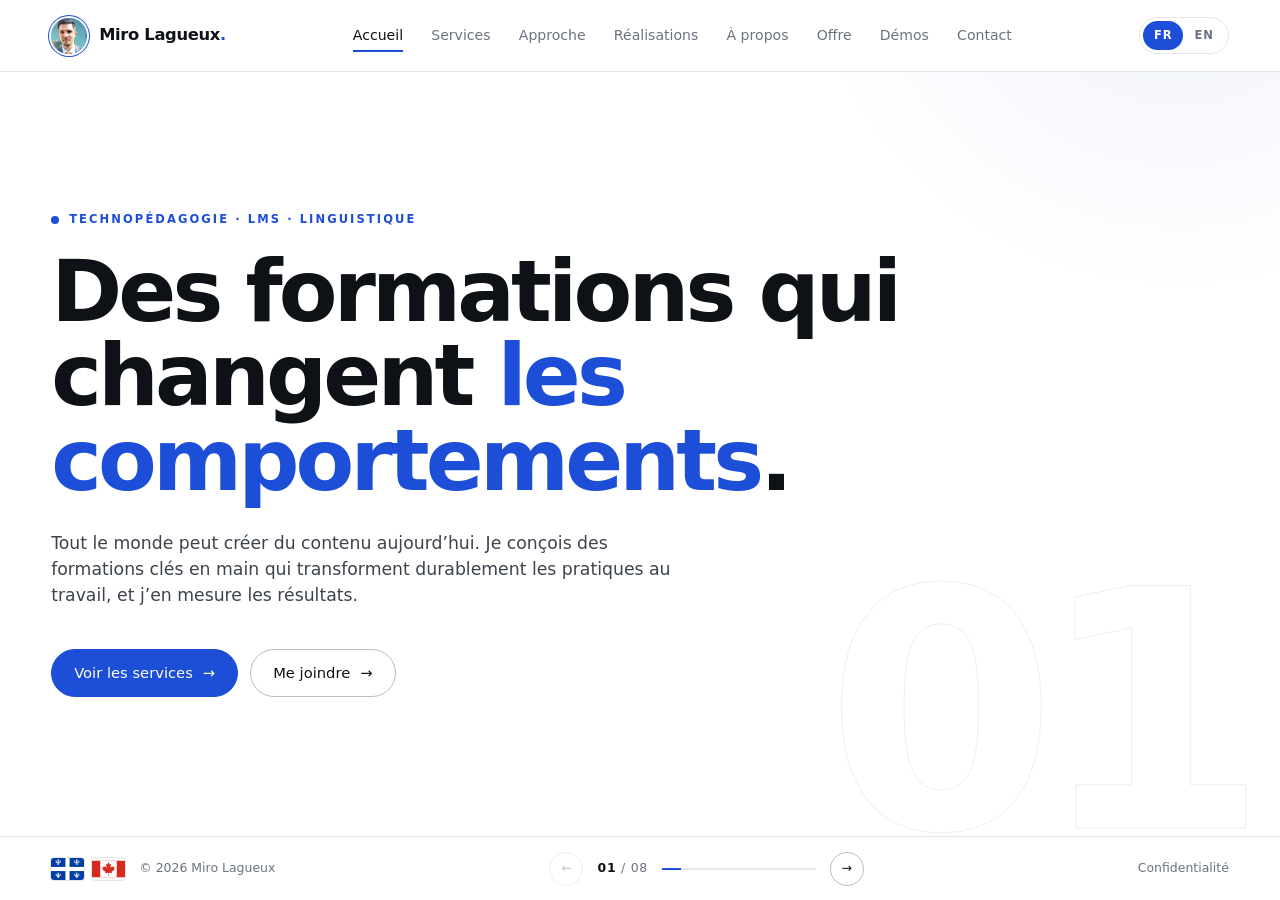
==== commit 701dab66: "Add files via upload" ====
--- a/index.html
+++ b/index.html
@@ -14,8 +14,8 @@
   <meta property="og:url" content="https://mirolagueux.com/">
   <meta name="twitter:card" content="summary_large_image">
   <link rel="icon" href="miro.jpg">
-  <link rel="stylesheet" href="styles.css?v=14">
-  <script src="script.js?v=14" defer></script>
+  <link rel="stylesheet" href="styles.css?v=15">
+  <script src="script.js?v=15" defer></script>
 </head>
 <body>
 <!-- Drapeaux (symboles réutilisables) -->
@@ -152,7 +152,7 @@
       </div>
     </section>
     <!-- 06 CONTACT -->
-    <section class="panel" data-panel="contact" data-num="06" aria-labelledby="t-contact">
+    <section class="panel" data-panel="contact" data-num="08" aria-labelledby="t-contact">
       <div class="wrap">
         <p class="eyebrow live" data-i18n="nav.contact">Contact</p>
         <h1 id="t-contact" tabindex="-1" class="contact-title" data-i18n="contact.title">Un projet de formation? <br><em>Parlons-en.</em></h1>
@@ -185,15 +185,11 @@
     </span>
     <div class="pager">
       <button type="button" class="arrow" id="prev" aria-label="Section précédente" data-i18n-aria="aria.prev">←</button>
-      <span class="count"><b id="cur">01</b> / <span id="tot">06</span></span>
+      <span class="count"><b id="cur">01</b> / <span id="tot">08</span></span>
       <span class="bar"><span id="bar"></span></span>
       <button type="button" class="arrow" id="next" aria-label="Section suivante" data-i18n-aria="aria.next">→</button>
     </div>
-    <div class="foot-links">
-      <a class="link" href="offre.html" data-keep-lang data-i18n="nav.offer">Offre</a>
-      <a class="link" href="demos.html" data-keep-lang data-i18n="nav.demos">Démos</a>
-      <button type="button" class="link" id="legalOpen" data-i18n="legal.link">Confidentialité</button>
-    </div>
+    <button type="button" class="link" id="legalOpen" data-i18n="legal.link">Confidentialité</button>
   </footer>
 </div>
 <!-- ============ CONFIDENTIALITÉ ============ -->
--- a/styles.css
+++ b/styles.css
@@ -519,3 +519,6 @@
   .menu-btn span:first-child { top: 14px; }
   .menu-btn span:last-child { top: 20px; }
 }
+
+/* v15 : note des tarifs sous le pied de page */
+.page-sub .valid { flex-basis: 100%; }
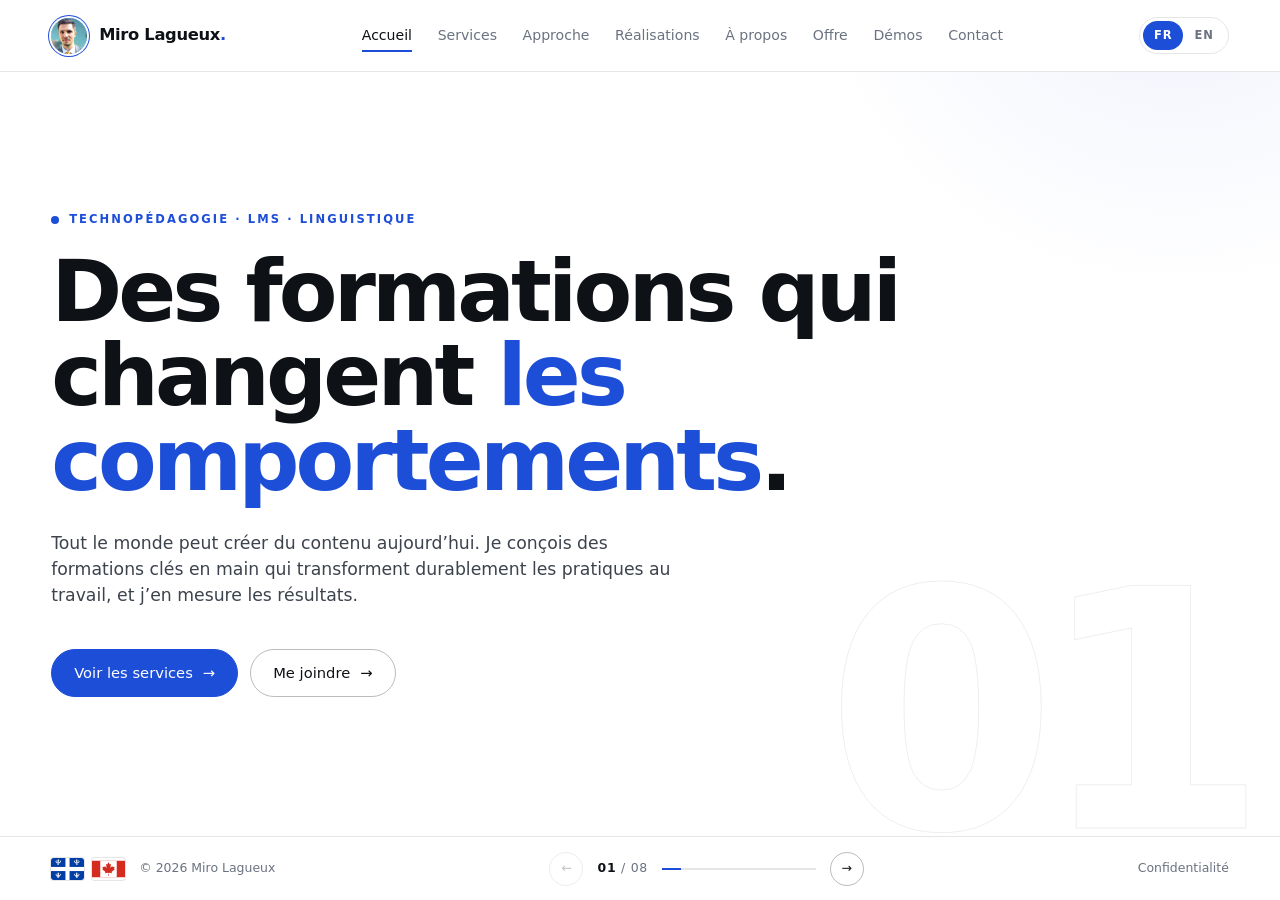
==== commit 59e63186: "Add files via upload" ====
--- a/index.html
+++ b/index.html
@@ -4,9 +4,8 @@
   <meta charset="utf-8">
   <meta name="viewport" content="width=device-width, initial-scale=1, viewport-fit=cover">
   <title>Miro Lagueux — Technopédagogie, LMS et linguistique</title>
-  <meta name="description" content="Parcours de formation complets, formations et quiz interactifs SCORM (Articulate Rise et Storyline, iSpring, Adobe Captivate), rédaction, traduction et localisation FR-EN, gestion LMS et intégration de contenu, capsules vidéo, tutoriels et guides techniques, création de contenu assistée par l’IA.">
+  <meta name="description" content="Parcours de formation complets, formations et quiz interactifs SCORM, rédaction, traduction et localisation FR-EN, gestion LMS et intégration de contenu, capsules vidéo, tutoriels et guides techniques, création de contenu assistée par l’IA.">
   <meta name="theme-color" content="#ffffff">
-  <!-- Aperçu LinkedIn / réseaux sociaux (remplacer le domaine si différent) -->
   <meta property="og:type" content="website">
   <meta property="og:title" content="Miro Lagueux — Technopédagogie, LMS et linguistique">
   <meta property="og:description" content="Des formations qui changent les comportements.">
@@ -14,11 +13,10 @@
   <meta property="og:url" content="https://mirolagueux.com/">
   <meta name="twitter:card" content="summary_large_image">
   <link rel="icon" href="miro.jpg">
-  <link rel="stylesheet" href="styles.css?v=15">
-  <script src="script.js?v=15" defer></script>
+  <link rel="stylesheet" href="styles.css?v=16">
+  <script src="script.js?v=16" defer></script>
 </head>
-<body>
-<!-- Drapeaux (symboles réutilisables) -->
+<body class="page-home" data-page="home">
 <svg width="0" height="0" style="position:absolute" aria-hidden="true">
   <defs>
     <symbol id="fleur" viewBox="0 0 20 20">
@@ -27,21 +25,21 @@
   </defs>
 </svg>
 <div class="app">
-  <!-- ============ EN-TÊTE ============ -->
+  <!-- ============ EN-TÊTE (identique sur toutes les pages) ============ -->
   <header class="top">
     <a class="brand" href="#home">
       <img src="miro.jpg" alt="Miro Lagueux" width="36" height="36">
       <span>Miro Lagueux<b>.</b></span>
     </a>
     <nav class="nav" id="nav">
-      <a href="#home"><i>01</i><span data-i18n="nav.home">Accueil</span></a>
-      <a href="#services"><i>02</i><span data-i18n="nav.services">Services</span></a>
-      <a href="#approach"><i>03</i><span data-i18n="nav.approach">Approche</span></a>
-      <a href="#work"><i>04</i><span data-i18n="nav.work">Réalisations</span></a>
-      <a href="#about"><i>05</i><span data-i18n="nav.about">À propos</span></a>
-      <a href="offre.html" data-keep-lang><i>06</i><span data-i18n="nav.offer">Offre</span></a>
-      <a href="demos.html" data-keep-lang><i>07</i><span data-i18n="nav.demos">Démos</span></a>
-      <a href="#contact"><i>08</i><span data-i18n="nav.contact">Contact</span></a>
+      <a href="#home" data-step="home" aria-current="page"><i>01</i><span data-i18n="nav.home">Accueil</span></a>
+      <a href="#services" data-step="services"><i>02</i><span data-i18n="nav.services">Services</span></a>
+      <a href="#approach" data-step="approach"><i>03</i><span data-i18n="nav.approach">Approche</span></a>
+      <a href="#work" data-step="work"><i>04</i><span data-i18n="nav.work">Réalisations</span></a>
+      <a href="#about" data-step="about"><i>05</i><span data-i18n="nav.about">À propos</span></a>
+      <a href="offre.html" data-step="offre" data-keep-lang><i>06</i><span data-i18n="nav.offer">Offre</span></a>
+      <a href="demos.html" data-step="demos" data-keep-lang><i>07</i><span data-i18n="nav.demos">Démos</span></a>
+      <a href="#contact" data-step="contact"><i>08</i><span data-i18n="nav.contact">Contact</span></a>
     </nav>
     <div class="tools">
       <div class="lang" role="group" aria-label="Langue" data-i18n-aria="aria.lang">
@@ -53,10 +51,9 @@
       </button>
     </div>
   </header>
-  <!-- ============ SECTIONS ============ -->
   <main class="stage">
     <!-- 01 ACCUEIL -->
-    <section class="panel is-active" data-panel="home" data-num="01" aria-labelledby="t-home">
+    <section class="panel is-active" data-panel="home" aria-labelledby="t-home">
       <div class="wrap">
         <p class="eyebrow live" data-i18n="home.eyebrow">Technopédagogie · LMS · Linguistique</p>
         <h1 id="t-home" tabindex="-1" data-i18n="home.title">Des formations qui changent <em>les comportements</em>.</h1>
@@ -68,7 +65,7 @@
       </div>
     </section>
     <!-- 02 SERVICES -->
-    <section class="panel" data-panel="services" data-num="02" aria-labelledby="t-services">
+    <section class="panel" data-panel="services" aria-labelledby="t-services">
       <div class="wrap">
         <div class="head">
           <div>
@@ -88,7 +85,7 @@
       </div>
     </section>
     <!-- 03 APPROCHE -->
-    <section class="panel" data-panel="approach" data-num="03" aria-labelledby="t-approach">
+    <section class="panel" data-panel="approach" aria-labelledby="t-approach">
       <div class="wrap">
         <div class="head">
           <div>
@@ -106,7 +103,7 @@
       </div>
     </section>
     <!-- 04 RÉALISATIONS -->
-    <section class="panel" data-panel="work" data-num="04" aria-labelledby="t-work">
+    <section class="panel" data-panel="work" aria-labelledby="t-work">
       <div class="wrap">
         <div class="head">
           <div>
@@ -127,7 +124,7 @@
       </div>
     </section>
     <!-- 05 À PROPOS -->
-    <section class="panel" data-panel="about" data-num="05" aria-labelledby="t-about">
+    <section class="panel" data-panel="about" aria-labelledby="t-about">
       <div class="wrap about">
         <div>
           <p class="eyebrow" data-i18n="nav.about">À propos</p>
@@ -151,8 +148,8 @@
         </dl>
       </div>
     </section>
-    <!-- 06 CONTACT -->
-    <section class="panel" data-panel="contact" data-num="08" aria-labelledby="t-contact">
+    <!-- 08 CONTACT (06 et 07 = pages Offre et Démos) -->
+    <section class="panel" data-panel="contact" aria-labelledby="t-contact">
       <div class="wrap">
         <p class="eyebrow live" data-i18n="nav.contact">Contact</p>
         <h1 id="t-contact" tabindex="-1" class="contact-title" data-i18n="contact.title">Un projet de formation? <br><em>Parlons-en.</em></h1>
@@ -165,7 +162,7 @@
       </div>
     </section>
   </main>
-  <!-- ============ PIED DE PAGE ============ -->
+  <!-- ============ PIED DE PAGE (identique sur toutes les pages) ============ -->
   <footer class="bottom">
     <span class="copy">
       <span class="flags">
@@ -192,7 +189,7 @@
     <button type="button" class="link" id="legalOpen" data-i18n="legal.link">Confidentialité</button>
   </footer>
 </div>
-<!-- ============ CONFIDENTIALITÉ ============ -->
+<!-- ============ CONFIDENTIALITÉ (identique sur toutes les pages) ============ -->
 <dialog id="legal" aria-labelledby="legalTitle">
   <h2 id="legalTitle" data-i18n="legal.title">Confidentialité et mentions légales</h2>
   <p data-i18n="legal.p1">Ce site ne recueille aucun renseignement personnel. Il n’utilise aucun formulaire, aucun témoin (cookie), aucun outil d’analyse ni traceur tiers, et ne charge aucune police ni aucun script externe.</p>
--- a/styles.css
+++ b/styles.css
@@ -1,6 +1,9 @@
 /* =========================================================
-   Miro Lagueux — Portfolio (v14)
-   Blanc · épuré · accueil sans défilement · adaptatif
+   Miro Lagueux — Site (v16)
+   Structure commune à toutes les pages :
+     .app = cadre plein écran (en-tête · contenu · pied de page)
+     Accueil  : main.stage  → sections plein écran, sans défilement
+     Offre / Démos : main.scroll → le contenu défile, en-tête et pied fixes
    Couleur d'accent modifiable à un seul endroit : --accent
    ========================================================= */
 
@@ -33,10 +36,12 @@
 :focus-visible { outline: 2px solid var(--accent); outline-offset: 3px; border-radius: 6px; }
 [tabindex="-1"]:focus { outline: none; }
 
-/* ---------- Mise en page ---------- */
+/* =========================================================
+   1. CADRE COMMUN (toutes les pages)
+   ========================================================= */
 .app {
   height: 100vh; height: 100dvh;
-  display: grid; grid-template-rows: var(--head) 1fr var(--foot);
+  display: grid; grid-template-rows: var(--head) minmax(0, 1fr) var(--foot);
   position: relative; isolation: isolate;
   padding: env(safe-area-inset-top) env(safe-area-inset-right) env(safe-area-inset-bottom) env(safe-area-inset-left);
 }
@@ -51,8 +56,8 @@
 .brand img { width: 36px; height: 36px; border-radius: 50%; object-fit: cover; box-shadow: 0 0 0 2px var(--bg), 0 0 0 3px var(--accent); }
 .brand b { color: var(--accent); }
 
-.nav { display: flex; gap: clamp(14px, 2.2vw, 34px); }
-.nav a { font-size: .88rem; color: var(--muted); position: relative; padding: 6px 0; transition: color .2s; }
+.nav { display: flex; gap: clamp(14px, 2vw, 30px); }
+.nav a { font-size: .88rem; color: var(--muted); position: relative; padding: 6px 0; white-space: nowrap; transition: color .2s; }
 .nav a i { display: none; }
 .nav a:hover, .nav a[aria-current="page"] { color: var(--fg); }
 .nav a::after { content: ""; position: absolute; left: 0; right: 0; bottom: 0; height: 2px; background: var(--accent); transform: scaleX(0); transform-origin: left; transition: transform .35s var(--ease); }
@@ -70,7 +75,68 @@
 .menu-open .menu-btn span:first-child { transform: translateY(3px) rotate(45deg); }
 .menu-open .menu-btn span:last-child  { transform: translateY(-3px) rotate(-45deg); }
 
-/* ---------- Sections ---------- */
+/* ---------- Pied de page ---------- */
+.bottom { display: flex; align-items: center; justify-content: space-between; gap: 16px; padding: 0 var(--pad); border-top: 1px solid var(--line); font-size: .78rem; color: var(--muted); background: var(--bg); position: relative; z-index: 2; }
+.copy { display: flex; align-items: center; gap: 14px; }
+.flags { display: flex; gap: 8px; }
+.flag { width: 33px; height: 22px; border-radius: 3px; box-shadow: 0 0 0 1px var(--line); display: block; }
+.pager { display: flex; align-items: center; gap: 14px; }
+.count { font-variant-numeric: tabular-nums; letter-spacing: .06em; }
+.count b { color: var(--fg); font-weight: 600; }
+.bar { width: clamp(60px, 12vw, 160px); height: 2px; background: var(--line); position: relative; overflow: hidden; }
+.bar span { position: absolute; inset: 0 auto 0 0; width: 12.5%; background: var(--accent); transition: width .6s var(--ease); }
+.arrow { width: 34px; height: 34px; border-radius: 50%; border: 1px solid var(--line-hi); color: var(--fg); display: grid; place-items: center; transition: border-color .2s, color .2s, opacity .2s; }
+.arrow:hover { border-color: var(--accent); color: var(--accent); }
+.arrow:disabled { opacity: .25; cursor: default; }
+.link { color: var(--muted); transition: color .2s; }
+.link:hover { color: var(--accent); }
+
+/* ---------- Fenêtre confidentialité ---------- */
+dialog { margin: auto; max-width: min(560px, calc(100vw - 32px)); background: #fff; color: var(--fg); border: 1px solid var(--line); border-radius: 20px; padding: clamp(22px, 4vw, 36px); box-shadow: 0 30px 80px -30px rgba(0, 0, 0, .35); }
+dialog::backdrop { background: rgba(14, 17, 22, .35); backdrop-filter: blur(4px); }
+dialog h2 { font-size: 1.4rem; margin-bottom: 14px; }
+dialog p { color: var(--soft); font-size: .92rem; margin-bottom: 12px; }
+dialog .btn { margin-top: 8px; height: 42px; }
+
+/* =========================================================
+   2. ÉLÉMENTS COMMUNS
+   ========================================================= */
+.eyebrow { display: flex; align-items: center; gap: 10px; font-size: .72rem; font-weight: 700; letter-spacing: .18em; text-transform: uppercase; color: var(--accent); margin-bottom: clamp(12px, 2.4vh, 22px); }
+.eyebrow::before { content: ""; width: 18px; height: 2px; background: var(--accent); }
+.eyebrow.live::before { width: 8px; height: 8px; border-radius: 50%; animation: pulse 2.4s infinite; }
+@keyframes pulse { 0% { box-shadow: 0 0 0 0 rgba(29, 78, 216, .45); } 70%, 100% { box-shadow: 0 0 0 10px rgba(29, 78, 216, 0); } }
+
+h1 { font-size: clamp(2.3rem, min(6.8vw, 9.5vh), 6rem); line-height: .99; letter-spacing: -.045em; font-weight: 700; max-width: 15ch; }
+h2 { font-size: clamp(1.6rem, min(3.6vw, 5.6vh), 3rem); line-height: 1.05; letter-spacing: -.035em; font-weight: 700; max-width: 22ch; }
+h3 { font-weight: 600; letter-spacing: -.01em; }
+.lead { font-size: clamp(1rem, 1.35vw, 1.18rem); color: var(--soft); max-width: 58ch; margin-top: clamp(14px, 3vh, 28px); }
+.meta { margin-top: clamp(18px, 4vh, 40px); font-size: .8rem; color: var(--muted); }
+.head { display: flex; justify-content: space-between; align-items: flex-end; gap: 32px; margin-bottom: clamp(18px, 4vh, 40px); }
+.sub { color: var(--muted); max-width: 38ch; font-size: .95rem; text-align: right; }
+
+.btns { display: flex; flex-wrap: wrap; gap: 12px; margin-top: clamp(20px, 4.5vh, 44px); }
+.btn { display: inline-flex; align-items: center; gap: 10px; height: 48px; padding: 0 22px; border-radius: 999px; border: 1px solid var(--line-hi); font-size: .92rem; font-weight: 500; white-space: nowrap; transition: background .25s, color .25s, border-color .25s, transform .25s var(--ease); }
+.btn:hover { transform: translateY(-1px); }
+.btn-primary { background: var(--accent); color: #fff; border-color: var(--accent); }
+.btn-primary:hover { background: var(--fg); border-color: var(--fg); }
+.btn-ghost:hover { border-color: var(--accent); color: var(--accent); }
+
+.grid { display: grid; gap: clamp(10px, 1.2vw, 16px); }
+.g2 { grid-template-columns: repeat(2, minmax(0, 1fr)); }
+.card { border: 1px solid var(--line); border-radius: var(--radius); padding: clamp(16px, 1.8vw, 24px); background: var(--card); transition: border-color .3s, background .3s, box-shadow .3s, opacity .5s var(--ease), transform .6s var(--ease); }
+.card:hover { border-color: var(--accent); background: #fff; box-shadow: 0 10px 30px -18px rgba(29, 78, 216, .45); }
+.n { font-size: .72rem; font-weight: 700; letter-spacing: .1em; color: var(--accent); font-variant-numeric: tabular-nums; }
+.card h3 { font-size: clamp(.98rem, 1.15vw, 1.1rem); line-height: 1.25; margin: clamp(8px, 2vh, 22px) 0 6px; }
+.card p { font-size: .86rem; color: var(--muted); }
+.tags { display: flex; flex-wrap: wrap; gap: 6px; margin-top: auto; padding-top: 12px; }
+.tags li { font-size: .72rem; font-weight: 600; color: var(--accent); background: var(--accent-soft); border-radius: 999px; padding: 3px 10px; }
+.chips { display: flex; flex-wrap: wrap; gap: 6px; }
+.chips span, .chips li { font-size: .8rem; border: 1px solid var(--line); border-radius: 999px; padding: 4px 11px; color: var(--soft); background: #fff; }
+.plan-tag { font-size: .7rem; font-weight: 700; letter-spacing: .16em; text-transform: uppercase; color: var(--accent); }
+
+/* =========================================================
+   3. ACCUEIL (main.stage) : sections plein écran
+   ========================================================= */
 .stage { position: relative; overflow: hidden; }
 .stage::after {
   content: attr(data-num);
@@ -88,7 +154,7 @@
 }
 .panel::-webkit-scrollbar { display: none; }
 .panel.is-active { opacity: 1; visibility: visible; transform: none; transition: opacity .55s var(--ease) .08s, transform .7s var(--ease) .08s, visibility 0s; }
-.wrap { width: 100%; max-width: 1200px; margin: auto; }
+.panel .wrap { width: 100%; max-width: 1200px; margin: auto; }
 
 .panel .wrap > *, .panel .grid > *, .panel .steps > * { opacity: 0; transform: translateY(10px); transition: opacity .5s var(--ease), transform .6s var(--ease); }
 .panel.is-active .wrap > *, .panel.is-active .grid > *, .panel.is-active .steps > * { opacity: 1; transform: none; }
@@ -101,56 +167,17 @@
 .panel.is-active .grid > *:nth-child(4), .panel.is-active .steps > *:nth-child(4) { transition-delay: .22s; }
 .panel.is-active .grid > *:nth-child(5) { transition-delay: .26s; }
 .panel.is-active .grid > *:nth-child(6) { transition-delay: .30s; }
-
-/* ---------- Typographie ---------- */
-.eyebrow { display: flex; align-items: center; gap: 10px; font-size: .72rem; font-weight: 700; letter-spacing: .18em; text-transform: uppercase; color: var(--accent); margin-bottom: clamp(12px, 2.4vh, 22px); }
-.eyebrow::before { content: ""; width: 18px; height: 2px; background: var(--accent); }
-.eyebrow.live::before { width: 8px; height: 8px; border-radius: 50%; animation: pulse 2.4s infinite; }
-@keyframes pulse { 0% { box-shadow: 0 0 0 0 rgba(29, 78, 216, .45); } 70%, 100% { box-shadow: 0 0 0 10px rgba(29, 78, 216, 0); } }
-
-h1 { font-size: clamp(2.3rem, min(6.8vw, 9.5vh), 6rem); line-height: .99; letter-spacing: -.045em; font-weight: 700; max-width: 15ch; }
 .contact-title { max-width: 15ch; }
-h2 { font-size: clamp(1.6rem, min(3.6vw, 5.6vh), 3rem); line-height: 1.05; letter-spacing: -.035em; font-weight: 700; max-width: 22ch; }
-h3 { font-weight: 600; letter-spacing: -.01em; }
-.lead { font-size: clamp(1rem, 1.35vw, 1.18rem); color: var(--soft); max-width: 58ch; margin-top: clamp(14px, 3vh, 28px); }
-.meta { margin-top: clamp(18px, 4vh, 40px); font-size: .8rem; color: var(--muted); }
-
-.head { display: flex; justify-content: space-between; align-items: flex-end; gap: 32px; margin-bottom: clamp(18px, 4vh, 40px); }
-.sub { color: var(--muted); max-width: 38ch; font-size: .95rem; text-align: right; }
-
-/* ---------- Boutons ---------- */
-.btns { display: flex; flex-wrap: wrap; gap: 12px; margin-top: clamp(20px, 4.5vh, 44px); }
-.btn { display: inline-flex; align-items: center; gap: 10px; height: 48px; padding: 0 22px; border-radius: 999px; border: 1px solid var(--line-hi); font-size: .92rem; font-weight: 500; white-space: nowrap; transition: background .25s, color .25s, border-color .25s, transform .25s var(--ease); }
-.btn:hover { transform: translateY(-1px); }
-.btn-primary { background: var(--accent); color: #fff; border-color: var(--accent); }
-.btn-primary:hover { background: var(--fg); border-color: var(--fg); }
-.btn-ghost:hover { border-color: var(--accent); color: var(--accent); }
-
-/* ---------- Cartes ---------- */
-.grid { display: grid; gap: clamp(10px, 1.2vw, 16px); }
-.g2 { grid-template-columns: repeat(2, 1fr); }
-.g3 { grid-template-columns: repeat(3, 1fr); }
-.card { border: 1px solid var(--line); border-radius: var(--radius); padding: clamp(16px, 1.8vw, 24px); background: var(--card); transition: border-color .3s, background .3s, box-shadow .3s, opacity .5s var(--ease), transform .6s var(--ease); }
-.card:hover { border-color: var(--accent); background: #fff; box-shadow: 0 10px 30px -18px rgba(29, 78, 216, .45); }
-.n { font-size: .72rem; font-weight: 700; letter-spacing: .1em; color: var(--accent); font-variant-numeric: tabular-nums; }
-.card h3 { font-size: clamp(.98rem, 1.15vw, 1.1rem); line-height: 1.25; margin: clamp(8px, 2vh, 22px) 0 6px; }
-.card p { font-size: .86rem; color: var(--muted); }
+
+.svc { grid-template-columns: repeat(3, minmax(0, 1fr)); }
+.svc .card { display: flex; flex-direction: column; }
 
 .stats strong { display: block; font-size: clamp(2.6rem, min(5.5vw, 9vh), 4.8rem); line-height: 1; letter-spacing: -.05em; color: var(--accent); }
 .stats h3 { margin-top: 10px; font-size: clamp(1rem, 1.4vw, 1.25rem); }
-.chips { display: flex; flex-wrap: wrap; gap: 6px; }
-.chips span, .chips li { font-size: .8rem; border: 1px solid var(--line); border-radius: 999px; padding: 4px 11px; color: var(--soft); background: #fff; }
 .clients { margin-top: clamp(14px, 3vh, 26px); gap: 8px; }
 .clients li { border-color: rgba(29, 78, 216, .3); color: var(--accent); background: var(--accent-soft); font-weight: 500; }
 
-/* Services : 2 rangées de 3 tuiles */
-.svc { grid-template-columns: repeat(3, 1fr); }
-.svc .card { display: flex; flex-direction: column; }
-.tags { display: flex; flex-wrap: wrap; gap: 6px; margin-top: auto; padding-top: 12px; }
-.tags li { font-size: .72rem; font-weight: 600; color: var(--accent); background: var(--accent-soft); border-radius: 999px; padding: 3px 10px; }
-
-/* ---------- Étapes ---------- */
-.steps { display: grid; grid-template-columns: repeat(4, 1fr); gap: clamp(12px, 2vw, 28px); }
+.steps { display: grid; grid-template-columns: repeat(4, minmax(0, 1fr)); gap: clamp(12px, 2vw, 28px); }
 .step { border-top: 1px solid var(--line); padding-top: clamp(14px, 3vh, 28px); position: relative; }
 .step::before { content: ""; position: absolute; top: -1px; left: 0; height: 2px; width: 0; background: var(--accent); transition: width 1s var(--ease); }
 .panel.is-active .step::before { width: 100%; }
@@ -160,76 +187,166 @@
 .step h3 { font-size: clamp(1.4rem, 2.5vw, 2.2rem); letter-spacing: -.03em; margin: clamp(8px, 2vh, 18px) 0 6px; }
 .step p { color: var(--muted); font-size: .95rem; }
 
-/* ---------- À propos ---------- */
 .about { display: grid; grid-template-columns: 1.25fr 1fr; gap: clamp(24px, 5vw, 80px); align-items: center; }
 .facts > div { padding: clamp(12px, 2.2vh, 20px) 0; border-top: 1px solid var(--line); }
 .facts > div:last-child { border-bottom: 1px solid var(--line); }
 .facts dt { font-size: .7rem; font-weight: 700; letter-spacing: .16em; text-transform: uppercase; color: var(--accent); margin-bottom: 6px; }
 .facts dd { font-size: 1rem; }
 
-/* ---------- Pied de page ---------- */
-.bottom { display: flex; align-items: center; justify-content: space-between; gap: 16px; padding: 0 var(--pad); border-top: 1px solid var(--line); font-size: .78rem; color: var(--muted); background: var(--bg); position: relative; z-index: 2; }
-.copy { display: flex; align-items: center; gap: 14px; }
-.flags { display: flex; gap: 8px; }
-.flag { width: 33px; height: 22px; border-radius: 3px; box-shadow: 0 0 0 1px var(--line); display: block; }
-.pager { display: flex; align-items: center; gap: 14px; }
-.count { font-variant-numeric: tabular-nums; letter-spacing: .06em; }
-.count b { color: var(--fg); font-weight: 600; }
-.bar { width: clamp(60px, 12vw, 160px); height: 2px; background: var(--line); position: relative; overflow: hidden; }
-.bar span { position: absolute; inset: 0 auto 0 0; width: 16.66%; background: var(--accent); transition: width .6s var(--ease); }
-.arrow { width: 34px; height: 34px; border-radius: 50%; border: 1px solid var(--line-hi); color: var(--fg); display: grid; place-items: center; transition: border-color .2s, color .2s, opacity .2s; }
-.arrow:hover { border-color: var(--accent); color: var(--accent); }
-.arrow:disabled { opacity: .25; cursor: default; }
-.link { color: var(--muted); transition: color .2s; }
-.link:hover { color: var(--accent); }
-.foot-links { display: flex; align-items: center; gap: 18px; }
-.foot-links a.link { font-weight: 600; color: var(--soft); }
-.foot-links a.link:hover { color: var(--accent); }
-
-/* ---------- Fenêtre confidentialité ---------- */
-dialog { margin: auto; max-width: min(560px, calc(100vw - 32px)); background: #fff; color: var(--fg); border: 1px solid var(--line); border-radius: 20px; padding: clamp(22px, 4vw, 36px); box-shadow: 0 30px 80px -30px rgba(0, 0, 0, .35); }
-dialog::backdrop { background: rgba(14, 17, 22, .35); backdrop-filter: blur(4px); }
-dialog h2 { font-size: 1.4rem; margin-bottom: 14px; }
-dialog p { color: var(--soft); font-size: .92rem; margin-bottom: 12px; }
-dialog .btn { margin-top: 8px; height: 42px; }
-
-/* =========================================================
-   Accueil : adaptatif
+/* =========================================================
+   4. PAGES OFFRE ET DÉMOS (main.scroll) : le contenu défile
+   ========================================================= */
+.scroll { overflow-y: auto; overflow-x: hidden; scroll-behavior: smooth; position: relative; z-index: 1; }
+.scroll .wrap { width: 100%; max-width: 1200px; margin: 0 auto; padding-left: var(--pad); padding-right: var(--pad); }
+.scroll h1 { font-size: clamp(2.3rem, 6vw, 5rem); line-height: 1; max-width: 16ch; }
+.scroll h2 { font-size: clamp(1.7rem, 3.4vw, 2.8rem); line-height: 1.06; max-width: 24ch; }
+.scroll .eyebrow { margin-bottom: 18px; }
+.scroll .lead { margin-top: 24px; max-width: 62ch; }
+.scroll .head { margin-bottom: 32px; }
+.scroll .sub { max-width: 42ch; }
+.scroll .btns { margin-top: 36px; }
+.scroll .tags { margin-top: 14px; padding-top: 0; }
+.hero { padding-top: clamp(40px, 9vh, 100px); padding-bottom: clamp(16px, 4vh, 40px); }
+.block { padding-top: clamp(48px, 9vh, 96px); }
+.cta { padding-top: clamp(64px, 12vh, 120px); padding-bottom: clamp(48px, 10vh, 100px); }
+.cta h2 { font-size: clamp(2rem, 5vw, 4rem); line-height: 1.02; }
+.note-valid { color: var(--muted); font-size: .82rem; margin-top: 16px; }
+
+/* ----- Offre : À la carte ----- */
+.alc-tile { display: grid; grid-template-columns: minmax(0, 1fr) minmax(0, 1.35fr); gap: clamp(24px, 4vw, 56px); align-items: center; border: 2px solid var(--accent); border-radius: 20px; background: #fff; padding: clamp(22px, 3.5vw, 44px); box-shadow: 0 18px 50px -30px rgba(29, 78, 216, .55); }
+.alc-intro h2 { font-size: clamp(1.6rem, 2.8vw, 2.4rem); }
+.sub-left { color: var(--muted); margin-top: 14px; font-size: .95rem; max-width: 40ch; }
+.table-wrap { border: 1px solid var(--line); border-radius: var(--radius); overflow: hidden; }
+.alc { width: 100%; border-collapse: collapse; font-size: .93rem; }
+.alc th { text-align: left; background: var(--accent); color: #fff; font-size: .76rem; font-weight: 600; letter-spacing: .06em; text-transform: uppercase; padding: 12px 18px; }
+.alc th:last-child, .alc td:last-child { text-align: right; white-space: nowrap; }
+.alc td { padding: 11px 18px; border-top: 1px solid var(--line); }
+.alc td:last-child { font-weight: 600; }
+.alc tbody tr:nth-child(even) { background: var(--card); }
+
+/* ----- Offre : forfaits ----- */
+.plans { display: grid; grid-template-columns: repeat(3, minmax(0, 1fr)); gap: 16px; align-items: stretch; }
+.plan { position: relative; display: flex; flex-direction: column; border: 1px solid var(--line); border-radius: var(--radius); background: var(--card); padding: 28px; transition: border-color .3s, box-shadow .3s; }
+.plan:hover { border-color: var(--accent); box-shadow: 0 14px 40px -24px rgba(29, 78, 216, .5); }
+.plan.featured { background: #fff; border: 2px solid var(--accent); }
+.badge { position: absolute; top: -13px; left: 26px; background: var(--accent); color: #fff; font-size: .7rem; font-weight: 700; letter-spacing: .08em; text-transform: uppercase; padding: 5px 12px; border-radius: 999px; }
+.plan h3 { font-size: 1.3rem; margin: 8px 0; letter-spacing: -.02em; line-height: 1.2; }
+.plan-desc { color: var(--muted); font-size: .92rem; }
+.price { margin: 22px 0 18px; padding-bottom: 18px; border-bottom: 1px solid var(--line); color: var(--muted); font-size: .85rem; }
+.price strong { display: block; color: var(--accent); font-size: 1.6rem; letter-spacing: -.03em; line-height: 1.1; }
+.incl { display: grid; gap: 9px; font-size: .9rem; color: var(--soft); }
+.incl li { position: relative; padding-left: 26px; }
+.incl li b { color: var(--fg); }
+.incl li::before { content: ""; position: absolute; left: 0; top: .25em; width: 16px; height: 16px; border-radius: 50%; background: var(--accent-soft); }
+.incl li::after { content: ""; position: absolute; left: 5px; top: calc(.25em + 4px); width: 6px; height: 3px; border-left: 2px solid var(--accent); border-bottom: 2px solid var(--accent); transform: rotate(-45deg); }
+.delay { margin-top: auto; padding-top: 20px; font-size: .85rem; color: var(--muted); }
+.delay strong { color: var(--fg); }
+.plan-btn { margin-top: 16px; justify-content: center; height: 44px; font-size: .88rem; font-weight: 600; white-space: normal; text-align: center; }
+
+/* ----- Offre : style et narration ----- */
+.duo { display: grid; grid-template-columns: repeat(2, minmax(0, 1fr)); gap: 16px; }
+.info { border: 1px solid var(--line); border-radius: var(--radius); background: var(--card); padding: 26px 28px; display: flex; flex-direction: column; }
+.info h3 { font-size: 1.15rem; margin-bottom: 8px; }
+.info p { color: var(--soft); font-size: .93rem; margin-bottom: 8px; }
+.more { margin-top: 16px; color: var(--accent); font-weight: 600; font-size: .9rem; }
+.more:hover { text-decoration: underline; text-underline-offset: 3px; }
+
+/* ----- Offre : démarche et conditions ----- */
+.steps6 { display: grid; grid-template-columns: repeat(3, minmax(0, 1fr)); gap: 28px 24px; }
+.steps6 li { border-top: 2px solid var(--line-hi); padding-top: 16px; }
+.steps6 li.ok { border-top-color: var(--accent); }
+.steps6 h3 { font-size: 1.12rem; margin: 6px 0; }
+.steps6 p { color: var(--muted); font-size: .92rem; }
+.steps6 p b { color: var(--accent); font-weight: 600; }
+.terms { display: grid; grid-template-columns: repeat(3, minmax(0, 1fr)); gap: 16px; }
+.terms > div { border: 1px solid var(--line); border-radius: var(--radius); padding: 22px 24px; background: var(--card); }
+.terms h3 { font-size: 1rem; margin-bottom: 6px; }
+.terms p { color: var(--muted); font-size: .92rem; }
+
+/* ----- Démos ----- */
+.notice { display: flex; gap: 16px; align-items: flex-start; margin-top: 36px; max-width: 760px; border: 1px dashed var(--accent); background: var(--accent-soft); border-radius: var(--radius); padding: 18px 22px; }
+.notice-icon { flex: none; width: 34px; height: 34px; border-radius: 50%; background: var(--accent); position: relative; }
+.notice-icon::before { content: ""; position: absolute; inset: 9px; border: 3px solid #fff; border-top-color: transparent; border-radius: 50%; animation: spin 1.6s linear infinite; }
+@keyframes spin { to { transform: rotate(360deg); } }
+.notice-t { font-weight: 700; color: var(--accent); margin-bottom: 2px; }
+.notice p:not(.notice-t) { color: var(--soft); font-size: .93rem; }
+.demos { display: grid; grid-template-columns: repeat(3, minmax(0, 1fr)); gap: 16px; }
+.demo { border: 1px solid var(--line); border-radius: var(--radius); background: var(--card); overflow: hidden; display: flex; flex-direction: column; }
+.demo-visual { aspect-ratio: 16 / 9; display: grid; place-items: center; background: repeating-linear-gradient(135deg, #f3f6fd 0 14px, #e9eefb 14px 28px); border-bottom: 1px solid var(--line); }
+.demo-visual span { font-weight: 700; font-size: 1.3rem; letter-spacing: -.02em; color: rgba(29, 78, 216, .45); }
+.demo-body { padding: 20px 22px 34px; display: flex; flex-direction: column; flex: 1; }
+.demo h3 { font-size: 1.1rem; margin: 6px 0; }
+.demo p:not(.plan-tag) { color: var(--muted); font-size: .9rem; }
+.soon { margin-top: auto; align-self: flex-start; transform: translateY(12px); font-size: .74rem; font-weight: 600; color: var(--muted); border: 1px dashed var(--line-hi); border-radius: 999px; padding: 5px 12px; }
+.demo.is-live { border: 2px solid var(--accent); background: #fff; }
+.demo.is-live .demo-visual { display: flex; flex-direction: column; align-items: center; justify-content: center; gap: 10px; background: linear-gradient(135deg, #e9eefb, #f8faff); }
+.demo.is-live .demo-visual span:last-child { color: var(--accent); }
+.play { position: relative; width: 56px; height: 56px; border-radius: 50%; background: var(--accent); box-shadow: 0 10px 30px -10px rgba(29, 78, 216, .7); transition: transform .25s var(--ease); }
+.play::after { content: ""; position: absolute; left: 23px; top: 18px; border-left: 15px solid #fff; border-top: 10px solid transparent; border-bottom: 10px solid transparent; }
+.demo-visual:hover .play { transform: scale(1.08); }
+.demo-btn { margin-top: auto; align-self: flex-start; transform: translateY(12px); display: inline-flex; gap: 8px; align-items: center; background: var(--accent); color: #fff; font-size: .85rem; font-weight: 600; border-radius: 999px; padding: 9px 16px; transition: background .25s; }
+.demo-btn:hover { background: var(--fg); }
+.wave { display: flex; align-items: center; gap: 5px; height: 48px; }
+.wave i { display: block; width: 6px; border-radius: 3px; background: var(--accent); animation: wave 1.2s ease-in-out infinite; }
+.wave i:nth-child(1) { height: 14px; animation-delay: 0s; }
+.wave i:nth-child(2) { height: 30px; animation-delay: .1s; }
+.wave i:nth-child(3) { height: 44px; animation-delay: .2s; }
+.wave i:nth-child(4) { height: 26px; animation-delay: .3s; }
+.wave i:nth-child(5) { height: 40px; animation-delay: .4s; }
+.wave i:nth-child(6) { height: 22px; animation-delay: .5s; }
+.wave i:nth-child(7) { height: 12px; animation-delay: .6s; }
+@keyframes wave { 0%, 100% { transform: scaleY(.5); } 50% { transform: scaleY(1); } }
+.demo-audio { width: 100%; margin-top: auto; transform: translateY(12px); height: 44px; }
+
+/* =========================================================
+   5. ADAPTATIF (mêmes règles pour toutes les pages)
    ========================================================= */
 @media (min-width: 901px) and (max-height: 760px) {
   :root { --head: 60px; --foot: 54px; }
   .panel { padding-top: 18px; padding-bottom: 18px; }
-  .card { padding: 14px 16px; }
-  .card h3 { margin-top: 8px; }
-  .head { margin-bottom: 16px; }
-  .sub { font-size: .86rem; }
+  .panel .card { padding: 14px 16px; }
+  .panel .card h3 { margin-top: 8px; }
+  .panel .head { margin-bottom: 16px; }
+  .panel .sub { font-size: .86rem; }
   .svc .card p { font-size: .82rem; }
-  .tags { padding-top: 8px; }
+  .svc .tags { padding-top: 8px; }
 }
 
 /* Menu à 8 liens : plus compact sur les écrans moyens */
-@media (min-width: 901px) and (max-width: 1180px) {
-  .nav { gap: 14px; }
-  .nav a { font-size: .8rem; }
+@media (min-width: 901px) and (max-width: 1240px) {
+  .top { gap: 16px; }
+  .nav { gap: 13px; }
+  .nav a { font-size: .79rem; }
   .brand { font-size: .95rem; }
+}
+
+@media (max-width: 1100px) {
+  .alc-tile { grid-template-columns: minmax(0, 1fr); }
+  .terms { grid-template-columns: repeat(2, minmax(0, 1fr)); }
+}
+@media (max-width: 980px) {
+  .plans { grid-template-columns: minmax(0, 1fr); max-width: 560px; }
+  .plan.featured { order: -1; margin-top: 8px; }
+  .steps6, .demos { grid-template-columns: repeat(2, minmax(0, 1fr)); }
+  .duo { grid-template-columns: minmax(0, 1fr); }
 }
 
 @media (max-width: 900px) {
   .menu-btn { display: block; }
-  .nav { position: fixed; left: 0; right: 0; top: var(--head); bottom: 0; flex-direction: column; justify-content: center; gap: 4px; padding: 0 var(--pad); background: var(--bg); opacity: 0; visibility: hidden; transform: translateY(-8px); transition: opacity .3s var(--ease), transform .4s var(--ease), visibility 0s linear .4s; }
+  .nav { position: fixed; left: 0; right: 0; top: var(--head); bottom: 0; z-index: 30; flex-direction: column; justify-content: center; gap: 2px; padding: 0 var(--pad); background: var(--bg); opacity: 0; visibility: hidden; transform: translateY(-8px); transition: opacity .3s var(--ease), transform .4s var(--ease), visibility 0s linear .4s; overflow-y: auto; }
   .menu-open .nav { opacity: 1; visibility: visible; transform: none; transition: opacity .3s var(--ease), transform .4s var(--ease), visibility 0s; }
-  .nav a { display: flex; align-items: baseline; gap: 16px; font-size: clamp(1.8rem, 8vw, 2.8rem); font-weight: 600; letter-spacing: -.03em; color: var(--fg); padding: 8px 0; border-bottom: 1px solid var(--line); }
+  .nav a { display: flex; align-items: baseline; gap: 16px; font-size: clamp(1.5rem, min(7vw, 5vh), 2.4rem); font-weight: 600; letter-spacing: -.03em; color: var(--fg); padding: 6px 0; border-bottom: 1px solid var(--line); }
   .nav a::after { display: none; }
   .nav a i { display: inline; font-style: normal; font-size: .75rem; color: var(--accent); letter-spacing: .1em; }
   .nav a[aria-current="page"] span { color: var(--accent); }
 
   .head { flex-direction: column; align-items: flex-start; gap: 10px; }
   .sub { text-align: left; }
-  .svc { grid-template-columns: repeat(2, 1fr); }
+  .svc { grid-template-columns: repeat(2, minmax(0, 1fr)); }
   .svc .card { padding: 14px 16px; }
   .svc .card h3 { margin: 6px 0 4px; }
-  .steps { grid-template-columns: repeat(2, 1fr); row-gap: clamp(16px, 3vh, 28px); }
-  .about { grid-template-columns: 1fr; gap: 20px; align-content: center; }
+  .steps { grid-template-columns: repeat(2, minmax(0, 1fr)); row-gap: clamp(16px, 3vh, 28px); }
+  .about { grid-template-columns: minmax(0, 1fr); gap: 20px; align-content: center; }
   .bar { width: clamp(40px, 8vw, 80px); }
 }
 
@@ -241,28 +358,28 @@
   .flag { width: 27px; height: 18px; }
   .flags { gap: 5px; }
   .bottom { gap: 8px; }
-  .pager { gap: 6px; }
-  .arrow { width: 30px; height: 30px; }
-  .foot-links { gap: 10px; }
-  .foot-links .link { font-size: .72rem; }
+  .pager { gap: 10px; }
+  .arrow { width: 32px; height: 32px; }
 
   h1 { font-size: clamp(2rem, min(11vw, 6.4vh), 3.2rem); }
   h2 { font-size: clamp(1.4rem, min(6.6vw, 4vh), 1.9rem); }
+  .scroll h1 { font-size: clamp(2rem, 10vw, 3rem); }
+  .scroll h2 { font-size: clamp(1.45rem, 7vw, 2rem); }
   .lead { font-size: .95rem; }
-  .sub { display: none; }
+  .panel .sub { display: none; }
   .btn { height: 44px; padding: 0 18px; font-size: .88rem; }
 
-  .card { padding: 12px 14px; }
-  .card h3 { font-size: .9rem; margin: 6px 0 0; }
-  .card p { font-size: .8rem; line-height: 1.4; }
-  .svc { grid-template-columns: 1fr; gap: 6px; }
+  .panel .card { padding: 12px 14px; }
+  .panel .card h3 { font-size: .9rem; margin: 6px 0 0; }
+  .panel .card p { font-size: .8rem; line-height: 1.4; }
+  .svc { grid-template-columns: minmax(0, 1fr); gap: 6px; }
   .svc .card { padding: 10px 14px; }
   .svc .card p, .svc .n { display: none; }
   .svc .card h3 { font-size: .9rem; margin: 2px 0 0; }
   .svc .tags { padding-top: 5px; }
   .svc .tags li { font-size: .64rem; padding: 2px 8px; }
 
-  .stats { grid-template-columns: 1fr; gap: 8px; }
+  .stats { grid-template-columns: minmax(0, 1fr); gap: 8px; }
   .stats .card { display: grid; grid-template-columns: auto 1fr; column-gap: 14px; align-items: center; }
   .stats strong { grid-row: span 2; font-size: 2.3rem; min-width: 3ch; }
   .stats h3 { margin: 0; font-size: .95rem; }
@@ -270,10 +387,15 @@
 
   .step h3 { font-size: 1.3rem; margin: 6px 0 2px; }
   .step p { font-size: .85rem; }
-
   .about .lead { font-size: .9rem; }
   .facts > div { padding: 9px 0; }
   .facts dd { font-size: .9rem; }
+
+  .plan, .info { padding: 22px; }
+  .steps6, .terms, .demos { grid-template-columns: minmax(0, 1fr); }
+  .alc td, .alc th { padding: 10px 12px; }
+  .alc { font-size: .86rem; }
+  .alc td:last-child { white-space: normal; min-width: 92px; }
 }
 
 @media (max-width: 560px) and (max-height: 700px) {
@@ -281,233 +403,13 @@
   .stats p { display: none; }
   .svc .tags { display: none; }
   .svc .card { padding: 8px 12px; }
-  .head { margin-bottom: 12px; }
-  .lead { font-size: .88rem; }
-  .btns { margin-top: 16px; gap: 8px; }
+  .panel .head { margin-bottom: 12px; }
+  .panel .lead { font-size: .88rem; }
+  .panel .btns { margin-top: 16px; gap: 8px; }
   .about .lead { display: -webkit-box; -webkit-line-clamp: 4; -webkit-box-orient: vertical; overflow: hidden; }
-}
-
-@media (max-width: 360px) {
-  .flags { display: none; }
-}
-
-@media (prefers-reduced-motion: reduce) {
-  *, *::before, *::after { transition-duration: .01ms !important; transition-delay: 0s !important; animation: none !important; }
-}
-
-/* =========================================================
-   Pages secondaires (offre.html, demos.html) : défilement permis
-   Toutes les règles sont limitées à body.page-sub
-   ========================================================= */
-html:has(body.page-sub) { height: auto; scroll-behavior: smooth; }
-body.page-sub {
-  height: auto; overflow: auto; overscroll-behavior: auto; line-height: 1.55;
-  background-image: radial-gradient(50vmax 40vmax at 92% -10%, var(--accent-soft), transparent 60%);
-  background-repeat: no-repeat;
-}
-.page-sub .wrap { width: 100%; max-width: 1200px; margin: 0 auto; padding: 0 var(--pad); }
-
-.page-sub .top { position: sticky; top: 0; height: 72px; background: rgba(255, 255, 255, .92); backdrop-filter: blur(8px); }
-.page-sub .nav a[aria-current="page"]::after { transform: scaleX(1); }
-.page-sub.menu-open .menu-btn span:first-child { transform: translateY(3px) rotate(45deg); }
-.page-sub.menu-open .menu-btn span:last-child { transform: translateY(-3px) rotate(-45deg); }
-
-.page-sub .eyebrow { margin-bottom: 18px; }
-.page-sub h1 { font-size: clamp(2.3rem, 6vw, 5rem); line-height: 1; max-width: 16ch; }
-.page-sub h2 { font-size: clamp(1.7rem, 3.4vw, 2.8rem); line-height: 1.06; max-width: 24ch; }
-.page-sub .lead { margin-top: 24px; max-width: 62ch; }
-.page-sub .head { margin-bottom: 32px; }
-.page-sub .sub { max-width: 42ch; }
-.page-sub .hero { padding-top: clamp(48px, 10vh, 110px); padding-bottom: clamp(16px, 4vh, 40px); }
-.page-sub .block { padding-top: clamp(48px, 9vh, 96px); }
-.page-sub .btns { margin-top: 36px; }
-.page-sub .cta { padding-top: clamp(64px, 12vh, 120px); padding-bottom: clamp(64px, 12vh, 120px); }
-.page-sub .cta h2 { font-size: clamp(2rem, 5vw, 4rem); line-height: 1.02; }
-.page-sub .tags { margin-top: 14px; padding-top: 0; }
-.page-sub .plan-tag { font-size: .7rem; font-weight: 700; letter-spacing: .16em; text-transform: uppercase; color: var(--accent); }
-
-/* À la carte : tuile en premier */
-.page-offre .alc-tile { display: grid; grid-template-columns: 1fr 1.35fr; gap: clamp(24px, 4vw, 56px); align-items: center; border: 2px solid var(--accent); border-radius: 20px; background: #fff; padding: clamp(22px, 3.5vw, 44px); box-shadow: 0 18px 50px -30px rgba(29, 78, 216, .55); }
-.page-offre .alc-intro h2 { font-size: clamp(1.6rem, 2.8vw, 2.4rem); }
-.page-offre .sub-left { color: var(--muted); margin-top: 14px; font-size: .95rem; max-width: 40ch; }
-.page-offre .table-wrap { border: 1px solid var(--line); border-radius: var(--radius); overflow: hidden; }
-.page-offre .alc { width: 100%; border-collapse: collapse; font-size: .93rem; }
-.page-offre .alc th { text-align: left; background: var(--accent); color: #fff; font-size: .76rem; font-weight: 600; letter-spacing: .06em; text-transform: uppercase; padding: 12px 18px; }
-.page-offre .alc th:last-child, .page-offre .alc td:last-child { text-align: right; white-space: nowrap; }
-.page-offre .alc td { padding: 11px 18px; border-top: 1px solid var(--line); }
-.page-offre .alc td:last-child { font-weight: 600; }
-.page-offre .alc tbody tr:nth-child(even) { background: var(--card); }
-
-/* Forfaits */
-.page-offre .plans { display: grid; grid-template-columns: repeat(3, 1fr); gap: 16px; align-items: stretch; }
-.page-offre .plan { position: relative; display: flex; flex-direction: column; border: 1px solid var(--line); border-radius: var(--radius); background: var(--card); padding: 28px; transition: border-color .3s, box-shadow .3s; }
-.page-offre .plan:hover { border-color: var(--accent); box-shadow: 0 14px 40px -24px rgba(29, 78, 216, .5); }
-.page-offre .plan.featured { background: #fff; border: 2px solid var(--accent); }
-.page-offre .badge { position: absolute; top: -13px; left: 26px; background: var(--accent); color: #fff; font-size: .7rem; font-weight: 700; letter-spacing: .08em; text-transform: uppercase; padding: 5px 12px; border-radius: 999px; }
-.page-offre .plan h3 { font-size: 1.35rem; margin: 8px 0; letter-spacing: -.02em; line-height: 1.2; }
-.page-offre .plan-desc { color: var(--muted); font-size: .92rem; }
-.page-offre .price { margin: 22px 0 18px; padding-bottom: 18px; border-bottom: 1px solid var(--line); color: var(--muted); font-size: .85rem; }
-.page-offre .price strong { display: block; color: var(--accent); font-size: 1.6rem; letter-spacing: -.03em; line-height: 1.1; }
-.page-offre .incl { display: grid; gap: 9px; font-size: .9rem; color: var(--soft); }
-.page-offre .incl li { position: relative; padding-left: 26px; }
-.page-offre .incl li b { color: var(--fg); }
-.page-offre .incl li::before { content: ""; position: absolute; left: 0; top: .25em; width: 16px; height: 16px; border-radius: 50%; background: var(--accent-soft); }
-.page-offre .incl li::after { content: ""; position: absolute; left: 5px; top: calc(.25em + 4px); width: 6px; height: 3px; border-left: 2px solid var(--accent); border-bottom: 2px solid var(--accent); transform: rotate(-45deg); }
-.page-offre .delay { margin-top: auto; padding-top: 20px; font-size: .85rem; color: var(--muted); }
-.page-offre .delay strong { color: var(--fg); }
-.page-offre .plan-btn { margin-top: 16px; justify-content: center; height: 44px; font-size: .88rem; font-weight: 600; }
-
-/* Style et narration */
-.page-offre .duo { display: grid; grid-template-columns: repeat(2, 1fr); gap: 16px; }
-.page-offre .info { border: 1px solid var(--line); border-radius: var(--radius); background: var(--card); padding: 26px 28px; display: flex; flex-direction: column; }
-.page-offre .info h3 { font-size: 1.15rem; margin-bottom: 8px; }
-.page-offre .info p { color: var(--soft); font-size: .93rem; margin-bottom: 8px; }
-.page-offre .more { margin-top: 16px; color: var(--accent); font-weight: 600; font-size: .9rem; }
-.page-offre .more:hover { text-decoration: underline; text-underline-offset: 3px; }
-
-/* Démarche en 6 étapes */
-.page-offre .steps6 { display: grid; grid-template-columns: repeat(3, 1fr); gap: 28px 24px; }
-.page-offre .steps6 li { border-top: 2px solid var(--line-hi); padding-top: 16px; }
-.page-offre .steps6 li.ok { border-top-color: var(--accent); }
-.page-offre .steps6 h3 { font-size: 1.12rem; margin: 6px 0 6px; }
-.page-offre .steps6 p { color: var(--muted); font-size: .92rem; }
-.page-offre .steps6 p b { color: var(--accent); font-weight: 600; }
-
-/* Conditions */
-.page-offre .terms { display: grid; grid-template-columns: repeat(3, 1fr); gap: 16px; }
-.page-offre .terms > div { border: 1px solid var(--line); border-radius: var(--radius); padding: 22px 24px; background: var(--card); }
-.page-offre .terms h3 { font-size: 1rem; margin-bottom: 6px; }
-.page-offre .terms p { color: var(--muted); font-size: .92rem; }
-
-/* Démos : avis et tuiles */
-.page-demos .notice { display: flex; gap: 16px; align-items: flex-start; margin-top: 36px; max-width: 760px; border: 1px dashed var(--accent); background: var(--accent-soft); border-radius: var(--radius); padding: 18px 22px; }
-.page-demos .notice-icon { flex: none; width: 34px; height: 34px; border-radius: 50%; background: var(--accent); position: relative; }
-.page-demos .notice-icon::before { content: ""; position: absolute; inset: 9px; border: 3px solid #fff; border-top-color: transparent; border-radius: 50%; animation: spin 1.6s linear infinite; }
-@keyframes spin { to { transform: rotate(360deg); } }
-.page-demos .notice-t { font-weight: 700; color: var(--accent); margin-bottom: 2px; }
-.page-demos .notice p:not(.notice-t) { color: var(--soft); font-size: .93rem; }
-.page-demos .demos { display: grid; grid-template-columns: repeat(3, 1fr); gap: 16px; }
-.page-demos .demo { border: 1px solid var(--line); border-radius: var(--radius); background: var(--card); overflow: hidden; display: flex; flex-direction: column; }
-.page-demos .demo-visual { aspect-ratio: 16 / 9; display: grid; place-items: center; background: repeating-linear-gradient(135deg, #f3f6fd 0 14px, #e9eefb 14px 28px); border-bottom: 1px solid var(--line); }
-.page-demos .demo-visual span { font-weight: 700; font-size: 1.3rem; letter-spacing: -.02em; color: rgba(29, 78, 216, .45); }
-.page-demos .demo-body { padding: 20px 22px 34px; display: flex; flex-direction: column; flex: 1; }
-.page-demos .demo h3 { font-size: 1.1rem; margin: 6px 0; }
-.page-demos .demo p:not(.plan-tag) { color: var(--muted); font-size: .9rem; }
-.page-demos .soon { margin-top: auto; align-self: flex-start; transform: translateY(12px); font-size: .74rem; font-weight: 600; color: var(--muted); border: 1px dashed var(--line-hi); border-radius: 999px; padding: 5px 12px; }
-
-/* Démos en ligne (tuiles cliquables) */
-.page-demos .demo.is-live { border: 2px solid var(--accent); background: #fff; }
-.page-demos .demo.is-live .demo-visual { display: flex; flex-direction: column; align-items: center; justify-content: center; gap: 10px; background: linear-gradient(135deg, #e9eefb, #f8faff); }
-.page-demos .demo.is-live .demo-visual span:last-child { color: var(--accent); }
-.page-demos .play { position: relative; width: 56px; height: 56px; border-radius: 50%; background: var(--accent); box-shadow: 0 10px 30px -10px rgba(29, 78, 216, .7); transition: transform .25s var(--ease); }
-.page-demos .play::after { content: ""; position: absolute; left: 23px; top: 18px; border-left: 15px solid #fff; border-top: 10px solid transparent; border-bottom: 10px solid transparent; }
-.page-demos .demo-visual:hover .play { transform: scale(1.08); }
-.page-demos .demo-btn { margin-top: auto; align-self: flex-start; transform: translateY(12px); display: inline-flex; gap: 8px; align-items: center; background: var(--accent); color: #fff; font-size: .85rem; font-weight: 600; border-radius: 999px; padding: 9px 16px; transition: background .25s; }
-.page-demos .demo-btn:hover { background: var(--fg); }
-
-/* Démo de narration : lecteur audio dans la tuile */
-.page-demos .wave { display: flex; align-items: center; gap: 5px; height: 48px; }
-.page-demos .wave i { display: block; width: 6px; border-radius: 3px; background: var(--accent); animation: wave 1.2s ease-in-out infinite; }
-.page-demos .wave i:nth-child(1) { height: 14px; animation-delay: 0s; }
-.page-demos .wave i:nth-child(2) { height: 30px; animation-delay: .1s; }
-.page-demos .wave i:nth-child(3) { height: 44px; animation-delay: .2s; }
-.page-demos .wave i:nth-child(4) { height: 26px; animation-delay: .3s; }
-.page-demos .wave i:nth-child(5) { height: 40px; animation-delay: .4s; }
-.page-demos .wave i:nth-child(6) { height: 22px; animation-delay: .5s; }
-.page-demos .wave i:nth-child(7) { height: 12px; animation-delay: .6s; }
-@keyframes wave { 0%, 100% { transform: scaleY(.5); } 50% { transform: scaleY(1); } }
-.page-demos .demo-audio { width: 100%; margin-top: auto; transform: translateY(12px); height: 44px; }
-
-/* Pied de page des pages secondaires */
-.page-sub .bottom { display: flex; align-items: center; justify-content: space-between; gap: 16px; flex-wrap: wrap; padding: 20px var(--pad); border-top: 1px solid var(--line); font-size: .78rem; color: var(--muted); }
-.page-sub .copy { display: flex; align-items: center; gap: 14px; }
-.page-sub .flags { display: flex; }
-
-/* Pages secondaires : adaptatif */
-@media screen and (max-width: 1100px) {
-  .page-offre .alc-tile { grid-template-columns: 1fr; }
-  .page-offre .terms { grid-template-columns: repeat(2, 1fr); }
-}
-@media screen and (max-width: 980px) {
-  .page-offre .plans { grid-template-columns: 1fr; max-width: 560px; }
-  .page-offre .plan.featured { order: -1; margin-top: 8px; }
-  .page-offre .steps6, .page-demos .demos { grid-template-columns: repeat(2, 1fr); }
-  .page-offre .duo { grid-template-columns: 1fr; }
-}
-@media screen and (max-width: 900px) {
-  .page-sub .nav { top: 72px; }
-  .page-sub .nav a { font-size: clamp(1.8rem, 8vw, 2.6rem); font-weight: 600; letter-spacing: -.03em; color: var(--fg); }
-  .page-sub .nav a[aria-current="page"] { color: var(--accent); }
-  .page-sub.menu-open { overflow: hidden; }
-}
-@media screen and (max-width: 560px) {
-  .page-sub .top { height: 60px; }
-  .page-sub .nav { top: 60px; }
-  .page-sub .sub { display: block; }
-  .page-offre .plan, .page-offre .info { padding: 22px; }
-  .page-offre .steps6, .page-offre .terms, .page-demos .demos { grid-template-columns: 1fr; }
-  .page-offre .alc td, .page-offre .alc th { padding: 10px 12px; }
-  .page-offre .alc { font-size: .86rem; }
-  .page-offre .alc td:last-child { white-space: normal; min-width: 92px; }
-  .page-sub .valid { display: none; }
-}
-
-/* Impression / PDF de l'offre : papier lettre */
-@media print {
-  @page { size: letter; margin: 11mm 13mm 11mm; }
-  .page-sub * { -webkit-print-color-adjust: exact; print-color-adjust: exact; }
-  body.page-sub { background: #fff; font-size: 10pt; }
-  .page-sub .top { position: static; height: auto; padding: 0 0 10px; backdrop-filter: none; border-bottom: 2px solid var(--accent); }
-  .page-sub .nav, .page-sub .tools, .page-sub .btns, .page-offre .more, .page-offre .plan-btn { display: none !important; }
-  .page-sub .wrap { padding: 0; max-width: none; }
-  .page-sub .hero { padding: 16px 0 4px; }
-  .page-sub h1 { font-size: 24pt; max-width: none; }
-  .page-sub h2 { font-size: 14pt; max-width: none; }
-  .page-sub .lead { font-size: 10pt; margin-top: 8px; max-width: none; }
-  .page-sub .block { padding-top: 12px; }
-  .page-sub .head { margin-bottom: 8px; flex-direction: row; break-after: avoid; }
-  .page-sub .sub, .page-offre .sub-left { font-size: 8.8pt; }
-  .page-sub .eyebrow { margin-bottom: 4px; }
-  .page-offre .alc-tile { grid-template-columns: 1fr 1.4fr; padding: 14px 16px; gap: 18px; box-shadow: none; break-inside: avoid; }
-  .page-offre .alc-intro h2 { font-size: 14pt; }
-  .page-offre .alc { font-size: 8.8pt; }
-  .page-offre .alc th, .page-offre .alc td { padding: 4px 10px; }
-  .page-offre .plans { gap: 8px; break-inside: avoid; }
-  .page-offre .plan { padding: 12px; box-shadow: none !important; }
-  .page-offre .plan h3 { font-size: 11pt; }
-  .page-offre .plan-desc { font-size: 8.6pt; }
-  .page-offre .price { margin: 8px 0; padding-bottom: 8px; }
-  .page-offre .price strong { font-size: 13pt; }
-  .page-offre .incl { gap: 3px; font-size: 8.3pt; }
-  .page-offre .incl li { padding-left: 20px; }
-  .page-offre .delay { padding-top: 8px; font-size: 8.3pt; }
-  .page-offre .badge { top: -9px; left: 12px; font-size: 6.5pt; padding: 3px 8px; }
-  .page-offre .duo { gap: 8px; break-inside: avoid; }
-  .page-offre .info { padding: 10px 14px; }
-  .page-offre .info h3 { font-size: 10pt; margin-bottom: 4px; }
-  .page-offre .info p { font-size: 8.6pt; margin-bottom: 4px; }
-  .page-sub .tags { margin-top: 4px; }
-  .page-sub .tags li { font-size: 7pt; padding: 2px 8px; }
-  .page-offre .steps6 { gap: 8px 12px; break-inside: avoid; }
-  .page-offre .steps6 li { padding-top: 6px; }
-  .page-offre .steps6 h3 { font-size: 10pt; margin: 2px 0; }
-  .page-offre .steps6 p, .page-offre .terms p { font-size: 8.4pt; line-height: 1.4; }
-  .page-offre .terms { gap: 8px; break-inside: avoid; }
-  .page-offre .terms > div { padding: 8px 12px; }
-  .page-offre .terms h3 { font-size: 9.5pt; margin-bottom: 2px; }
-  .page-sub .cta { padding: 12px 0 0; break-inside: avoid; }
-  .page-sub .cta h2 { font-size: 15pt; }
-  .page-sub .cta .lead { margin-top: 4px; }
-  .page-sub .cta::after { content: "info@mirolagueux.com  ·  linkedin.com/in/mirolagueux  ·  mirolagueux.com"; display: block; margin-top: 6px; font-weight: 600; color: var(--accent); }
-  .page-sub .bottom { padding: 8px 0 0; margin-top: 10px; }
-}
-
-/* Correctifs v14 */
-.page-offre .plans { grid-template-columns: repeat(3, minmax(0, 1fr)); }
-.page-offre .plan-btn { white-space: normal; text-align: center; }
-@media screen and (max-width: 980px) {
-  .page-offre .plans { grid-template-columns: minmax(0, 1fr); }
-}
+  .about h2 { font-size: 1.35rem; }
+}
+
 @media (max-width: 380px) {
   .top { gap: 8px; }
   .brand { gap: 8px; font-size: .86rem; }
@@ -518,7 +420,76 @@
   .menu-btn span { left: 10px; right: 10px; }
   .menu-btn span:first-child { top: 14px; }
   .menu-btn span:last-child { top: 20px; }
-}
-
-/* v15 : note des tarifs sous le pied de page */
-.page-sub .valid { flex-basis: 100%; }
+  .flags { display: none; }
+}
+
+@media (prefers-reduced-motion: reduce) {
+  *, *::before, *::after { transition-duration: .01ms !important; transition-delay: 0s !important; animation: none !important; }
+}
+
+/* =========================================================
+   6. IMPRESSION / PDF de l'offre (papier lettre)
+   ========================================================= */
+@media print {
+  @page { size: letter; margin: 11mm 13mm 11mm; }
+  * { -webkit-print-color-adjust: exact; print-color-adjust: exact; }
+  html, body { height: auto; overflow: visible; }
+  body { background: #fff; font-size: 10pt; }
+  .app { height: auto; display: block; padding: 0; }
+  .app::before { display: none; }
+  .scroll { overflow: visible; }
+  .top { padding: 0 0 10px; height: auto; border-bottom: 2px solid var(--accent); }
+  .nav, .tools, .btns, .more, .plan-btn, .pager, #legalOpen { display: none !important; }
+  .scroll .wrap { padding-left: 0; padding-right: 0; max-width: none; }
+  .hero { padding: 16px 0 4px; }
+  .scroll h1 { font-size: 24pt; max-width: none; }
+  .scroll h2 { font-size: 14pt; max-width: none; }
+  .scroll .lead { font-size: 10pt; margin-top: 8px; max-width: none; }
+  .block { padding-top: 12px; }
+  .scroll .head { margin-bottom: 8px; flex-direction: row; break-after: avoid; }
+  .scroll .sub, .sub-left { font-size: 8.8pt; }
+  .scroll .eyebrow { margin-bottom: 4px; }
+  .alc-tile { grid-template-columns: 1fr 1.4fr; padding: 14px 16px; gap: 18px; box-shadow: none; break-inside: avoid; }
+  .alc-intro h2 { font-size: 14pt; }
+  .alc { font-size: 8.8pt; }
+  .alc th, .alc td { padding: 4px 10px; }
+  .plans { grid-template-columns: repeat(3, 1fr); max-width: none; gap: 8px; break-inside: avoid; }
+  .plan.featured { order: 0; margin-top: 0; }
+  .plan { padding: 12px; box-shadow: none !important; }
+  .plan h3 { font-size: 11pt; }
+  .plan-desc { font-size: 8.6pt; }
+  .price { margin: 8px 0; padding-bottom: 8px; }
+  .price strong { font-size: 13pt; }
+  .incl { gap: 3px; font-size: 8.3pt; }
+  .incl li { padding-left: 20px; }
+  .delay { padding-top: 8px; font-size: 8.3pt; }
+  .badge { top: -9px; left: 12px; font-size: 6.5pt; padding: 3px 8px; }
+  .note-valid { font-size: 8pt; margin-top: 6px; }
+  .duo { grid-template-columns: 1fr 1fr; gap: 8px; break-inside: avoid; }
+  .info { padding: 10px 14px; }
+  .info h3 { font-size: 10pt; margin-bottom: 4px; }
+  .info p { font-size: 8.6pt; margin-bottom: 4px; }
+  .scroll .tags { margin-top: 4px; }
+  .scroll .tags li { font-size: 7pt; padding: 2px 8px; }
+  .steps6 { grid-template-columns: repeat(3, 1fr); gap: 8px 12px; break-inside: avoid; }
+  .steps6 li { padding-top: 6px; }
+  .steps6 h3 { font-size: 10pt; margin: 2px 0; }
+  .steps6 p, .terms p { font-size: 8.4pt; line-height: 1.4; }
+  .terms { grid-template-columns: repeat(3, 1fr); gap: 8px; break-inside: avoid; }
+  .terms > div { padding: 8px 12px; }
+  .terms h3 { font-size: 9.5pt; margin-bottom: 2px; }
+  .cta { padding: 12px 0 0; break-inside: avoid; }
+  .cta h2 { font-size: 15pt; }
+  .cta .lead { margin-top: 4px; }
+  .cta::after { content: "info@mirolagueux.com  ·  linkedin.com/in/mirolagueux  ·  mirolagueux.com"; display: block; margin-top: 6px; font-weight: 600; color: var(--accent); }
+  .bottom { padding: 8px 0 0; margin-top: 10px; height: auto; }
+}
+
+/* Très petits téléphones (340 px de large) */
+@media (max-width: 380px) and (max-height: 700px) {
+  .step h3 { font-size: 1.1rem; margin: 4px 0 0; }
+  .step p { font-size: .78rem; line-height: 1.35; }
+  .steps { row-gap: 12px; }
+  .panel h2 { font-size: 1.3rem; }
+  .facts > div { padding: 6px 0; }
+}
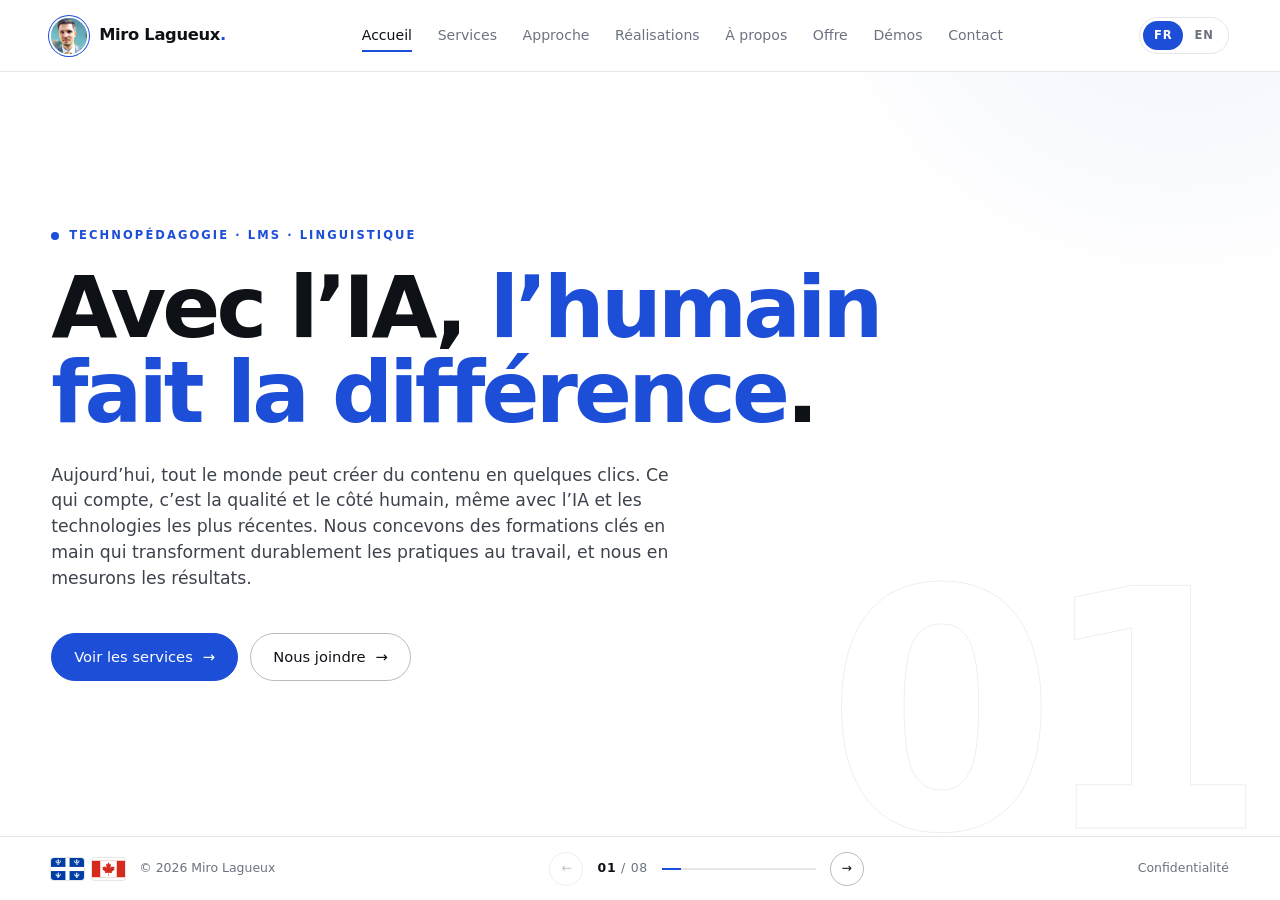
==== commit b275057d: "Add files via upload" ====
--- a/index.html
+++ b/index.html
@@ -4,7 +4,7 @@
   <meta charset="utf-8">
   <meta name="viewport" content="width=device-width, initial-scale=1, viewport-fit=cover">
   <title>Miro Lagueux — Technopédagogie, LMS et linguistique</title>
-  <meta name="description" content="Parcours de formation complets, formations et quiz interactifs SCORM, rédaction, traduction et localisation FR-EN, gestion LMS et intégration de contenu, capsules vidéo, tutoriels et guides techniques, création de contenu assistée par l’IA.">
+  <meta name="description" content="Parcours de formation complets, formations et quiz interactifs SCORM, rédaction, traduction et localisation FR-EN, gestion LMS et intégration de contenu, capsules vidéo, tutoriels et guides techniques, création de contenu assistée par l’IA avec un regard humain.">
   <meta name="theme-color" content="#ffffff">
   <meta property="og:type" content="website">
   <meta property="og:title" content="Miro Lagueux — Technopédagogie, LMS et linguistique">
@@ -13,8 +13,8 @@
   <meta property="og:url" content="https://mirolagueux.com/">
   <meta name="twitter:card" content="summary_large_image">
   <link rel="icon" href="miro.jpg">
-  <link rel="stylesheet" href="styles.css?v=16">
-  <script src="script.js?v=16" defer></script>
+  <link rel="stylesheet" href="styles.css?v=17">
+  <script src="script.js?v=17" defer></script>
 </head>
 <body class="page-home" data-page="home">
 <svg width="0" height="0" style="position:absolute" aria-hidden="true">
@@ -56,11 +56,11 @@
     <section class="panel is-active" data-panel="home" aria-labelledby="t-home">
       <div class="wrap">
         <p class="eyebrow live" data-i18n="home.eyebrow">Technopédagogie · LMS · Linguistique</p>
-        <h1 id="t-home" tabindex="-1" data-i18n="home.title">Des formations qui changent <em>les comportements</em>.</h1>
-        <p class="lead" data-i18n="home.lead">Tout le monde peut créer du contenu aujourd’hui. Je conçois des formations clés en main qui transforment durablement les pratiques au travail, et j’en mesure les résultats.</p>
+        <h1 id="t-home" tabindex="-1" data-i18n="home.title">Avec l’IA, <em>l’humain fait la différence</em>.</h1>
+        <p class="lead" data-i18n="home.lead">Aujourd’hui, tout le monde peut créer du contenu en quelques clics. Ce qui compte, c’est la qualité et le côté humain, même avec l’IA et les technologies les plus récentes. Nous concevons des formations clés en main qui transforment durablement les pratiques au travail, et nous en mesurons les résultats.</p>
         <div class="btns">
           <a class="btn btn-primary" href="#services"><span data-i18n="home.cta1">Voir les services</span> <span aria-hidden="true">→</span></a>
-          <a class="btn btn-ghost" href="#contact"><span data-i18n="home.cta2">Me joindre</span> <span aria-hidden="true">→</span></a>
+          <a class="btn btn-ghost" href="#contact"><span data-i18n="home.cta2">Nous joindre</span> <span aria-hidden="true">→</span></a>
         </div>
       </div>
     </section>
@@ -70,17 +70,19 @@
         <div class="head">
           <div>
             <p class="eyebrow" data-i18n="nav.services">Services</p>
-            <h2 id="t-services" tabindex="-1" data-i18n="services.title">Ce que je livre, clés en main.</h2>
-          </div>
-          <p class="sub" data-i18n="services.sub">De l’analyse des besoins à la mise en ligne dans votre LMS, je prends le projet en charge du début à la fin.</p>
+            <h2 id="t-services" tabindex="-1" data-i18n="services.title">Ce que nous livrons, clés en main.</h2>
+          </div>
+          <p class="sub" data-i18n="services.sub">De l’analyse des besoins à la mise en ligne dans votre LMS, nous prenons le projet en charge du début à la fin.</p>
         </div>
         <div class="grid svc">
-          <article class="card"><span class="n">01</span><h3 data-i18n="s1.t">Parcours de formation complets</h3><p data-i18n="s1.d">Je conçois vos parcours d’apprentissage de A à Z : analyse des besoins, scénarisation, contenu, évaluations et mesure des résultats.</p><ul class="tags"><li data-i18n="t1a">Technopédagogie</li><li>Design</li><li data-i18n="t1c">Changement de comportement</li><li>Job aids</li></ul></article>
-          <article class="card"><span class="n">02</span><h3 data-i18n="s2.t">Formations et quiz interactifs SCORM</h3><p data-i18n="s2.d">Je développe des modules et des quiz interactifs, livrés en SCORM et prêts à déployer dans votre LMS.</p><ul class="tags"><li>Articulate</li><li>iSpring</li><li>Adobe Captivate</li><li>SCORM</li></ul></article>
-          <article class="card"><span class="n">03</span><h3 data-i18n="s3.t">Rédaction, traduction et localisation</h3><p data-i18n="s3.d">Je rédige, révise et adapte vos contenus de formation, scripts et guides en français et en anglais.</p><ul class="tags"><li>FR ↔ EN</li></ul></article>
-          <article class="card"><span class="n">04</span><h3 data-i18n="s4.t">Gestion LMS et intégration de contenu</h3><p data-i18n="s4.d">Je configure et administre votre plateforme, et j’y intègre vos contenus pour qu’elle reste fiable et à jour.</p></article>
-          <article class="card"><span class="n">05</span><h3 data-i18n="s5.t">Création de contenu assistée par l’IA</h3><p data-i18n="s5.d">J’utilise l’IA et Microsoft 365 pour produire vos contenus plus rapidement, sans rien sacrifier à la qualité ni à la justesse du propos.</p><ul class="tags"><li>Copilot</li><li>Claude</li><li>Office</li></ul></article>
-          <article class="card"><span class="n">06</span><h3 data-i18n="s6.t">Capsules, tutoriels et guides techniques</h3><p data-i18n="s6.d">Je réalise et monte des capsules vidéo, des tutoriels et des guides techniques clairs pour accompagner vos utilisateurs.</p><ul class="tags"><li data-i18n="t6a">Montage vidéo</li><li data-i18n="t6b">Capsules</li><li data-i18n="t6c">Tutoriels</li></ul></article>
+          <article class="card"><span class="n">01</span><h3 data-i18n="s1.t">Parcours de formation complets</h3><p data-i18n="s1.d">Nous concevons vos parcours d’apprentissage de A à Z : analyse des besoins, scénarisation, contenu, évaluations et mesure des résultats.</p><ul class="tags"><li data-i18n="t1a">Technopédagogie</li><li>Design</li><li data-i18n="t1c">Changement de comportement</li><li>Job aids</li></ul></article>
+          <article class="card"><span class="n">02</span><h3 data-i18n="s2.t">Formations et quiz interactifs SCORM</h3><p data-i18n="s2.d">Nous développons des modules et des quiz interactifs, livrés en SCORM et prêts à déployer dans votre LMS.</p><ul class="tags"><li>Articulate</li><li>iSpring</li><li>Adobe Captivate</li><li>SCORM</li></ul></article>
+          <article class="card"><span class="n">03</span><h3 data-i18n="s3.t">Rédaction, traduction et localisation</h3><p data-i18n="s3.d">Nous rédigeons, révisons et adaptons vos contenus de formation, scripts et guides en français et en anglais.</p><ul class="tags"><li>FR ↔ EN</li></ul></article>
+          <article class="card"><span class="n">04</span><h3 data-i18n="s4.t">Gestion LMS et intégration de contenu</h3><p data-i18n="s4.d">Nous configurons et administrons votre plateforme, et nous y intégrons vos contenus pour qu’elle reste fiable et à jour.</p></article>
+          <article class="card"><span class="n">05</span><h3 data-i18n="s5.t">Contenu assisté par l’IA, avec un regard humain</h3><p data-i18n="s5.d">Nous utilisons l’IA et les technologies récentes pour produire plus vite, puis nous y ajoutons l’expertise et le jugement humains qui garantissent la qualité et la justesse du propos.</p><ul class="tags"><li data-i18n="t5a">IA générative</li><li data-i18n="t5b">Synthèse vocale</li><li data-i18n="t5c">Narration humaine</li></ul></article>
+          <article class="card"><span class="n">06</span><h3 data-i18n="s6.t">Capsules, tutoriels et guides techniques</h3><p data-i18n="s6.d">Nous réalisons et montons des capsules vidéo, des tutoriels et des guides techniques clairs pour accompagner vos utilisateurs.</p><ul class="tags"><li data-i18n="t6a">Montage vidéo</li><li data-i18n="t6b">Capsules</li><li data-i18n="t6c">Tutoriels</li></ul></article>
+          <article class="card"><span class="n">07</span><h3 data-i18n="s7.t">Mesure et analyse des résultats</h3><p data-i18n="s7.d">Nous mesurons les acquis et l’application sur le terrain, puis nous analysons les données pour démontrer l’impact réel de la formation.</p><ul class="tags"><li data-i18n="t7a">Analyse de données</li><li data-i18n="t7b">Rapports</li></ul></article>
+          <article class="card"><span class="n">08</span><h3 data-i18n="s8.t">Formation</h3><p data-i18n="s8.d">Nous avons beaucoup d’expérience en formation. Nous formons votre personnel, en ligne, sur vos processus, vos outils ou votre LMS.</p><ul class="tags"><li data-i18n="t8a">Formation en ligne</li><li>LMS</li></ul></article>
         </div>
       </div>
     </section>
@@ -92,13 +94,14 @@
             <p class="eyebrow" data-i18n="nav.approach">Approche</p>
             <h2 id="t-approach" tabindex="-1" data-i18n="approach.title">Créer du contenu est une chose. <em>Faire adopter des comportements et le mesurer</em>, c'en est une autre.</h2>
           </div>
-          <p class="sub" data-i18n="approach.sub">Une formation ne s’arrête pas quand l’apprenant ferme le module. Je mesure, j’analyse les données et je vise des résultats tangibles et durables.</p>
+          <p class="sub" data-i18n="approach.sub">Voici notre démarche dans un mandat complet de création d’un parcours de formation. Nous offrons aussi d’autres services, à la carte (voir l’onglet Offre).</p>
         </div>
         <ol class="steps">
-          <li class="step"><span class="n">01</span><h3 data-i18n="a1.t">Avant</h3><p data-i18n="a1.d">Mesurer les capacités de départ des apprenants.</p></li>
-          <li class="step"><span class="n">02</span><h3 data-i18n="a2.t">Pendant</h3><p data-i18n="a2.d">Suivre la progression et ajuster en cours de route.</p></li>
-          <li class="step"><span class="n">03</span><h3 data-i18n="a3.t">À la fin</h3><p data-i18n="a3.d">Valider les acquis dès la formation terminée.</p></li>
-          <li class="step"><span class="n">04</span><h3 data-i18n="a4.t">Sur le terrain</h3><p data-i18n="a4.d">Mesurer l’application réelle en milieu de travail, quelque temps après.</p></li>
+          <li class="step"><span class="n">01</span><h3 data-i18n="a1.t">Avant</h3><p data-i18n="a1.d">Analyser le projet avec vous et concevoir la formation sur papier.</p></li>
+          <li class="step"><span class="n">02</span><h3 data-i18n="a2.t">Au début</h3><p data-i18n="a2.d">Mesurer les capacités et les connaissances de départ des apprenants.</p></li>
+          <li class="step"><span class="n">03</span><h3 data-i18n="a3.t">Pendant</h3><p data-i18n="a3.d">Suivre la progression et ajuster en cours de route.</p></li>
+          <li class="step"><span class="n">04</span><h3 data-i18n="a4.t">À la fin</h3><p data-i18n="a4.d">Valider les acquis dès la formation terminée.</p></li>
+          <li class="step"><span class="n">05</span><h3 data-i18n="a5.t">Sur le terrain</h3><p data-i18n="a5.d">Mesurer l’application réelle en milieu de travail, quelque temps après.</p></li>
         </ol>
       </div>
     </section>
@@ -121,6 +124,13 @@
           <li data-i18n="k3">Services publics</li>
           <li data-i18n="k4">Grandes entreprises</li>
         </ul>
+        <ul class="chips edu">
+          <li data-i18n="e1">Éducation aux adultes</li>
+          <li data-i18n="e2">Cégeps</li>
+          <li data-i18n="e3">Universités</li>
+          <li data-i18n="e4">Formation professionnelle</li>
+          <li data-i18n="e5">Services aux entreprises</li>
+        </ul>
       </div>
     </section>
     <!-- 05 À PROPOS -->
@@ -128,21 +138,27 @@
       <div class="wrap about">
         <div>
           <p class="eyebrow" data-i18n="nav.about">À propos</p>
-          <h2 id="t-about" tabindex="-1" data-i18n="about.title">Linguiste de formation, technopédagogue de métier.</h2>
-          <p class="lead" data-i18n="about.p">J’ai conçu du contenu de formation axé sur l'adoption de comportements durables pour de grandes entreprises. J’ai aussi mené à terme plus de 100 projets d’implantation LMS d’envergure. Aujourd’hui, j’offre un produit clés en main : conception, rédaction, intégration et mesure des résultats.</p>
+          <h2 id="t-about" tabindex="-1" data-i18n="about.title">Linguistes de formation, technopédagogues de métier.</h2>
+          <p class="lead" data-i18n="about.p">Nous avons conçu du contenu de formation axé sur l'adoption de comportements durables pour de grandes entreprises. Nous avons aussi mené à terme plus de 100 projets d’implantation LMS d’envergure. Aujourd’hui, nous offrons un produit clés en main : conception, rédaction, intégration et mesure des résultats.</p>
         </div>
         <dl class="facts">
           <div><dt data-i18n="about.l1">Formation</dt><dd data-i18n="about.v1">Linguistique et rédaction professionnelle, traduction, technopédagogie</dd></div>
-          <div><dt data-i18n="about.l2">Langues</dt><dd data-i18n="about.v2">Français · Anglais</dd></div>
+          <div><dt data-i18n="about.l2">Langues</dt><dd data-i18n="about.v2">Français · Anglais · Espagnol mexicain sur demande</dd></div>
           <div>
             <dt data-i18n="about.l3">Expertises</dt>
             <dd class="chips">
+              <span>LMS</span>
+              <span data-i18n="c1">Langue et linguistique</span>
+              <span data-i18n="c2">Formation en ligne</span>
+              <span data-i18n="c3">Autoformation</span>
               <span>SCORM</span>
+              <span data-i18n="c4">Design technopédagogique</span>
+              <span data-i18n="c5">IA générative</span>
               <span>HTML / CSS</span>
-              <span>LMS</span>
-              <span data-i18n="c1">Analyse de données</span>
-              <span data-i18n="c2">Montage vidéo</span>
-              <span data-i18n="c3">IA générative et agentique</span>
+              <span data-i18n="c6">Analyse de données</span>
+              <span data-i18n="c7">Capsules de formation</span>
+              <span data-i18n="c8">Montage vidéo</span>
+              <span data-i18n="c9">Traitement sonore</span>
             </dd>
           </div>
         </dl>
@@ -153,7 +169,7 @@
       <div class="wrap">
         <p class="eyebrow live" data-i18n="nav.contact">Contact</p>
         <h1 id="t-contact" tabindex="-1" class="contact-title" data-i18n="contact.title">Un projet de formation? <br><em>Parlons-en.</em></h1>
-        <p class="lead" data-i18n="contact.p">Écrivez-moi par courriel ou sur LinkedIn. Parlez-moi de votre public, de vos objectifs et de votre échéancier.</p>
+        <p class="lead" data-i18n="contact.p">Écrivez-nous par courriel ou sur LinkedIn. Parlez-nous de votre public, de vos objectifs et de votre échéancier.</p>
         <div class="btns">
           <a class="btn btn-primary" href="mailto:info@mirolagueux.com">info@mirolagueux.com <span aria-hidden="true">→</span></a>
           <a class="btn btn-ghost" href="https://linkedin.com/in/mirolagueux" target="_blank" rel="noopener">LinkedIn <span aria-hidden="true">↗</span></a>
--- a/styles.css
+++ b/styles.css
@@ -1,5 +1,5 @@
 /* =========================================================
-   Miro Lagueux — Site (v16)
+   Miro Lagueux — Site (v17)
    Structure commune à toutes les pages :
      .app = cadre plein écran (en-tête · contenu · pied de page)
      Accueil  : main.stage  → sections plein écran, sans défilement
@@ -161,31 +161,39 @@
 .panel.is-active .wrap > *:nth-child(2) { transition-delay: .06s; }
 .panel.is-active .wrap > *:nth-child(3) { transition-delay: .12s; }
 .panel.is-active .wrap > *:nth-child(4) { transition-delay: .18s; }
+.panel.is-active .wrap > *:nth-child(5) { transition-delay: .22s; }
 .panel.is-active .grid > *:nth-child(1), .panel.is-active .steps > *:nth-child(1) { transition-delay: .10s; }
 .panel.is-active .grid > *:nth-child(2), .panel.is-active .steps > *:nth-child(2) { transition-delay: .14s; }
 .panel.is-active .grid > *:nth-child(3), .panel.is-active .steps > *:nth-child(3) { transition-delay: .18s; }
 .panel.is-active .grid > *:nth-child(4), .panel.is-active .steps > *:nth-child(4) { transition-delay: .22s; }
-.panel.is-active .grid > *:nth-child(5) { transition-delay: .26s; }
+.panel.is-active .grid > *:nth-child(5), .panel.is-active .steps > *:nth-child(5) { transition-delay: .26s; }
 .panel.is-active .grid > *:nth-child(6) { transition-delay: .30s; }
+.panel.is-active .grid > *:nth-child(7) { transition-delay: .34s; }
+.panel.is-active .grid > *:nth-child(8) { transition-delay: .38s; }
 .contact-title { max-width: 15ch; }
 
-.svc { grid-template-columns: repeat(3, minmax(0, 1fr)); }
+/* Services : 8 tuiles (2 rangées de 4) */
+.svc { grid-template-columns: repeat(4, minmax(0, 1fr)); }
 .svc .card { display: flex; flex-direction: column; }
 
 .stats strong { display: block; font-size: clamp(2.6rem, min(5.5vw, 9vh), 4.8rem); line-height: 1; letter-spacing: -.05em; color: var(--accent); }
 .stats h3 { margin-top: 10px; font-size: clamp(1rem, 1.4vw, 1.25rem); }
 .clients { margin-top: clamp(14px, 3vh, 26px); gap: 8px; }
 .clients li { border-color: rgba(29, 78, 216, .3); color: var(--accent); background: var(--accent-soft); font-weight: 500; }
-
-.steps { display: grid; grid-template-columns: repeat(4, minmax(0, 1fr)); gap: clamp(12px, 2vw, 28px); }
+.edu { margin-top: 8px; gap: 8px; }
+.edu li { font-weight: 500; }
+
+/* Approche : 5 étapes */
+.steps { display: grid; grid-template-columns: repeat(5, minmax(0, 1fr)); gap: clamp(12px, 1.6vw, 24px); }
 .step { border-top: 1px solid var(--line); padding-top: clamp(14px, 3vh, 28px); position: relative; }
 .step::before { content: ""; position: absolute; top: -1px; left: 0; height: 2px; width: 0; background: var(--accent); transition: width 1s var(--ease); }
 .panel.is-active .step::before { width: 100%; }
 .panel.is-active .step:nth-child(2)::before { transition-delay: .25s; }
 .panel.is-active .step:nth-child(3)::before { transition-delay: .5s; }
 .panel.is-active .step:nth-child(4)::before { transition-delay: .75s; }
-.step h3 { font-size: clamp(1.4rem, 2.5vw, 2.2rem); letter-spacing: -.03em; margin: clamp(8px, 2vh, 18px) 0 6px; }
-.step p { color: var(--muted); font-size: .95rem; }
+.panel.is-active .step:nth-child(5)::before { transition-delay: 1s; }
+.step h3 { font-size: clamp(1.2rem, 2vw, 1.8rem); letter-spacing: -.03em; margin: clamp(8px, 2vh, 18px) 0 6px; }
+.step p { color: var(--muted); font-size: .92rem; }
 
 .about { display: grid; grid-template-columns: 1.25fr 1fr; gap: clamp(24px, 5vw, 80px); align-items: center; }
 .facts > div { padding: clamp(12px, 2.2vh, 20px) 0; border-top: 1px solid var(--line); }
@@ -212,17 +220,15 @@
 .cta h2 { font-size: clamp(2rem, 5vw, 4rem); line-height: 1.02; }
 .note-valid { color: var(--muted); font-size: .82rem; margin-top: 16px; }
 
-/* ----- Offre : À la carte ----- */
-.alc-tile { display: grid; grid-template-columns: minmax(0, 1fr) minmax(0, 1.35fr); gap: clamp(24px, 4vw, 56px); align-items: center; border: 2px solid var(--accent); border-radius: 20px; background: #fff; padding: clamp(22px, 3.5vw, 44px); box-shadow: 0 18px 50px -30px rgba(29, 78, 216, .55); }
+/* ----- Offre : À la carte (un seul tarif à droite) ----- */
+.alc-tile { display: grid; grid-template-columns: minmax(0, 1fr) minmax(0, 1.5fr); gap: clamp(24px, 4vw, 56px); align-items: center; border: 2px solid var(--accent); border-radius: 20px; background: #fff; padding: clamp(22px, 3.5vw, 44px); box-shadow: 0 18px 50px -30px rgba(29, 78, 216, .55); }
 .alc-intro h2 { font-size: clamp(1.6rem, 2.8vw, 2.4rem); }
 .sub-left { color: var(--muted); margin-top: 14px; font-size: .95rem; max-width: 40ch; }
-.table-wrap { border: 1px solid var(--line); border-radius: var(--radius); overflow: hidden; }
-.alc { width: 100%; border-collapse: collapse; font-size: .93rem; }
-.alc th { text-align: left; background: var(--accent); color: #fff; font-size: .76rem; font-weight: 600; letter-spacing: .06em; text-transform: uppercase; padding: 12px 18px; }
-.alc th:last-child, .alc td:last-child { text-align: right; white-space: nowrap; }
-.alc td { padding: 11px 18px; border-top: 1px solid var(--line); }
-.alc td:last-child { font-weight: 600; }
-.alc tbody tr:nth-child(even) { background: var(--card); }
+.alc-card { display: grid; grid-template-columns: minmax(0, 1fr) auto; border: 1px solid var(--line); border-radius: var(--radius); overflow: hidden; background: var(--card); }
+.alc-list { padding: 20px 24px; align-content: center; }
+.alc-price { background: var(--accent); color: #fff; display: flex; flex-direction: column; align-items: center; justify-content: center; text-align: center; padding: 24px clamp(22px, 3vw, 40px); }
+.alc-price strong { font-size: clamp(2.4rem, 4vw, 3.4rem); letter-spacing: -.04em; line-height: 1; }
+.alc-price span { margin-top: 6px; font-size: .8rem; font-weight: 600; letter-spacing: .08em; text-transform: uppercase; opacity: .92; }
 
 /* ----- Offre : forfaits ----- */
 .plans { display: grid; grid-template-columns: repeat(3, minmax(0, 1fr)); gap: 16px; align-items: stretch; }
@@ -266,8 +272,7 @@
 /* ----- Démos ----- */
 .notice { display: flex; gap: 16px; align-items: flex-start; margin-top: 36px; max-width: 760px; border: 1px dashed var(--accent); background: var(--accent-soft); border-radius: var(--radius); padding: 18px 22px; }
 .notice-icon { flex: none; width: 34px; height: 34px; border-radius: 50%; background: var(--accent); position: relative; }
-.notice-icon::before { content: ""; position: absolute; inset: 9px; border: 3px solid #fff; border-top-color: transparent; border-radius: 50%; animation: spin 1.6s linear infinite; }
-@keyframes spin { to { transform: rotate(360deg); } }
+.notice-icon::before { content: "i"; position: absolute; inset: 0; display: grid; place-items: center; color: #fff; font-weight: 700; font-size: 1.05rem; font-style: italic; font-family: Georgia, "Times New Roman", serif; }
 .notice-t { font-weight: 700; color: var(--accent); margin-bottom: 2px; }
 .notice p:not(.notice-t) { color: var(--soft); font-size: .93rem; }
 .demos { display: grid; grid-template-columns: repeat(3, minmax(0, 1fr)); gap: 16px; }
@@ -308,7 +313,7 @@
   .panel .card h3 { margin-top: 8px; }
   .panel .head { margin-bottom: 16px; }
   .panel .sub { font-size: .86rem; }
-  .svc .card p { font-size: .82rem; }
+  .svc .card p { font-size: .8rem; }
   .svc .tags { padding-top: 8px; }
 }
 
@@ -321,6 +326,7 @@
 }
 
 @media (max-width: 1100px) {
+  .svc { grid-template-columns: repeat(3, minmax(0, 1fr)); }
   .alc-tile { grid-template-columns: minmax(0, 1fr); }
   .terms { grid-template-columns: repeat(2, minmax(0, 1fr)); }
 }
@@ -393,9 +399,9 @@
 
   .plan, .info { padding: 22px; }
   .steps6, .terms, .demos { grid-template-columns: minmax(0, 1fr); }
-  .alc td, .alc th { padding: 10px 12px; }
-  .alc { font-size: .86rem; }
-  .alc td:last-child { white-space: normal; min-width: 92px; }
+  .alc-card { grid-template-columns: minmax(0, 1fr); }
+  .alc-list { padding: 16px 18px; }
+  .alc-price { padding: 16px; }
 }
 
 @media (max-width: 560px) and (max-height: 700px) {
@@ -449,10 +455,11 @@
   .scroll .head { margin-bottom: 8px; flex-direction: row; break-after: avoid; }
   .scroll .sub, .sub-left { font-size: 8.8pt; }
   .scroll .eyebrow { margin-bottom: 4px; }
-  .alc-tile { grid-template-columns: 1fr 1.4fr; padding: 14px 16px; gap: 18px; box-shadow: none; break-inside: avoid; }
+  .alc-tile { grid-template-columns: 1fr 1.6fr; padding: 14px 16px; gap: 18px; box-shadow: none; break-inside: avoid; }
   .alc-intro h2 { font-size: 14pt; }
-  .alc { font-size: 8.8pt; }
-  .alc th, .alc td { padding: 4px 10px; }
+  .alc-list { padding: 8px 12px; gap: 3px; font-size: 8.6pt; }
+  .alc-price { padding: 8px 18px; }
+  .alc-price strong { font-size: 20pt; }
   .plans { grid-template-columns: repeat(3, 1fr); max-width: none; gap: 8px; break-inside: avoid; }
   .plan.featured { order: 0; margin-top: 0; }
   .plan { padding: 12px; box-shadow: none !important; }
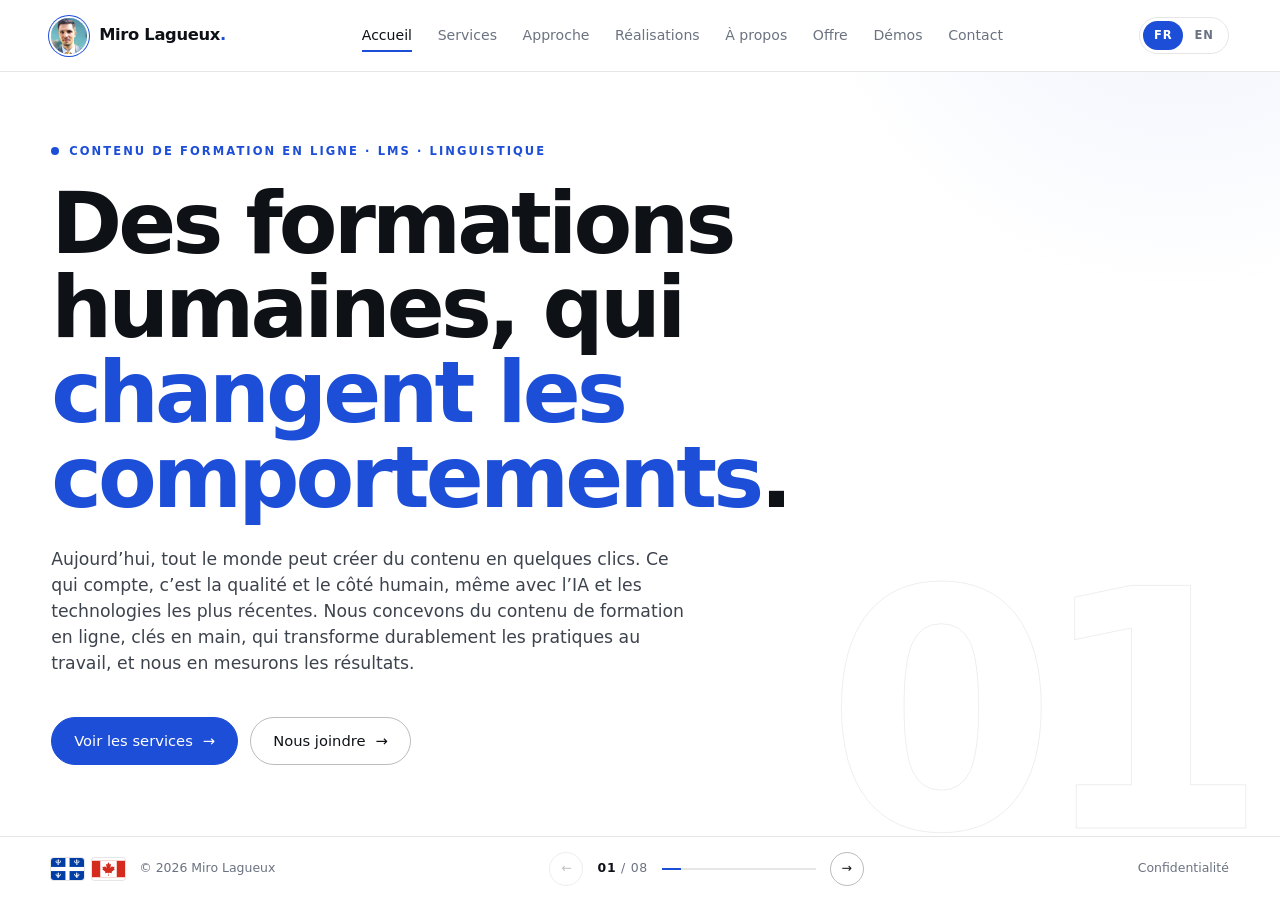
==== commit 3a03d8e0: "Add files via upload" ====
--- a/index.html
+++ b/index.html
@@ -55,9 +55,9 @@
     <!-- 01 ACCUEIL -->
     <section class="panel is-active" data-panel="home" aria-labelledby="t-home">
       <div class="wrap">
-        <p class="eyebrow live" data-i18n="home.eyebrow">Technopédagogie · LMS · Linguistique</p>
-        <h1 id="t-home" tabindex="-1" data-i18n="home.title">Avec l’IA, <em>l’humain fait la différence</em>.</h1>
-        <p class="lead" data-i18n="home.lead">Aujourd’hui, tout le monde peut créer du contenu en quelques clics. Ce qui compte, c’est la qualité et le côté humain, même avec l’IA et les technologies les plus récentes. Nous concevons des formations clés en main qui transforment durablement les pratiques au travail, et nous en mesurons les résultats.</p>
+        <p class="eyebrow live" data-i18n="home.eyebrow">Contenu de formation en ligne · LMS · Linguistique</p>
+        <h1 id="t-home" tabindex="-1" data-i18n="home.title">Des formations humaines, qui <em>changent les comportements</em>.</h1>
+        <p class="lead" data-i18n="home.lead">Aujourd’hui, tout le monde peut créer du contenu en quelques clics. Ce qui compte, c’est la qualité et le côté humain, même avec l’IA et les technologies les plus récentes. Nous concevons du contenu de formation en ligne, clés en main, qui transforme durablement les pratiques au travail, et nous en mesurons les résultats.</p>
         <div class="btns">
           <a class="btn btn-primary" href="#services"><span data-i18n="home.cta1">Voir les services</span> <span aria-hidden="true">→</span></a>
           <a class="btn btn-ghost" href="#contact"><span data-i18n="home.cta2">Nous joindre</span> <span aria-hidden="true">→</span></a>
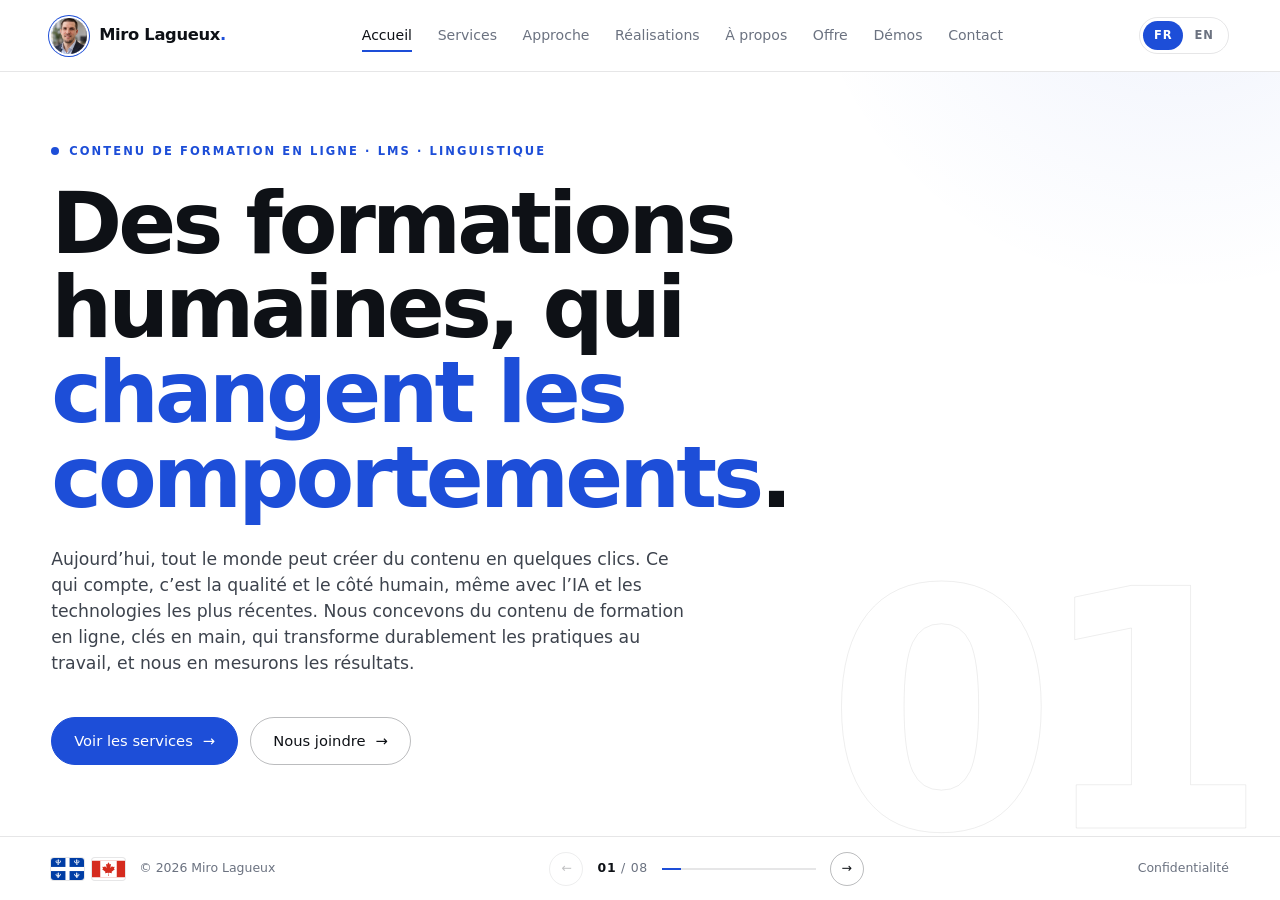
==== commit 221fcfbb: "Add files via upload" ====
--- a/index.html
+++ b/index.html
@@ -13,8 +13,8 @@
   <meta property="og:url" content="https://mirolagueux.com/">
   <meta name="twitter:card" content="summary_large_image">
   <link rel="icon" href="miro.jpg">
-  <link rel="stylesheet" href="styles.css?v=17">
-  <script src="script.js?v=17" defer></script>
+  <link rel="stylesheet" href="styles.css?v=20">
+  <script src="script.js?v=20" defer></script>
 </head>
 <body class="page-home" data-page="home">
 <svg width="0" height="0" style="position:absolute" aria-hidden="true">
--- a/styles.css
+++ b/styles.css
@@ -1,5 +1,5 @@
 /* =========================================================
-   Miro Lagueux — Site (v17)
+   Miro Lagueux — Site (v20)
    Structure commune à toutes les pages :
      .app = cadre plein écran (en-tête · contenu · pied de page)
      Accueil  : main.stage  → sections plein écran, sans défilement
@@ -181,7 +181,7 @@
 .clients { margin-top: clamp(14px, 3vh, 26px); gap: 8px; }
 .clients li { border-color: rgba(29, 78, 216, .3); color: var(--accent); background: var(--accent-soft); font-weight: 500; }
 .edu { margin-top: 8px; gap: 8px; }
-.edu li { font-weight: 500; }
+.edu li { border-color: rgba(29, 78, 216, .3); color: var(--accent); background: var(--accent-soft); font-weight: 500; }
 
 /* Approche : 5 étapes */
 .steps { display: grid; grid-template-columns: repeat(5, minmax(0, 1fr)); gap: clamp(12px, 1.6vw, 24px); }
@@ -302,6 +302,7 @@
 .wave i:nth-child(7) { height: 12px; animation-delay: .6s; }
 @keyframes wave { 0%, 100% { transform: scaleY(.5); } 50% { transform: scaleY(1); } }
 .demo-audio { width: 100%; margin-top: auto; transform: translateY(12px); height: 44px; }
+.demo-video { display: block; width: 100%; aspect-ratio: 16 / 9; object-fit: contain; background: #0e1116; border-bottom: 1px solid var(--line); }
 
 /* =========================================================
    5. ADAPTATIF (mêmes règles pour toutes les pages)
